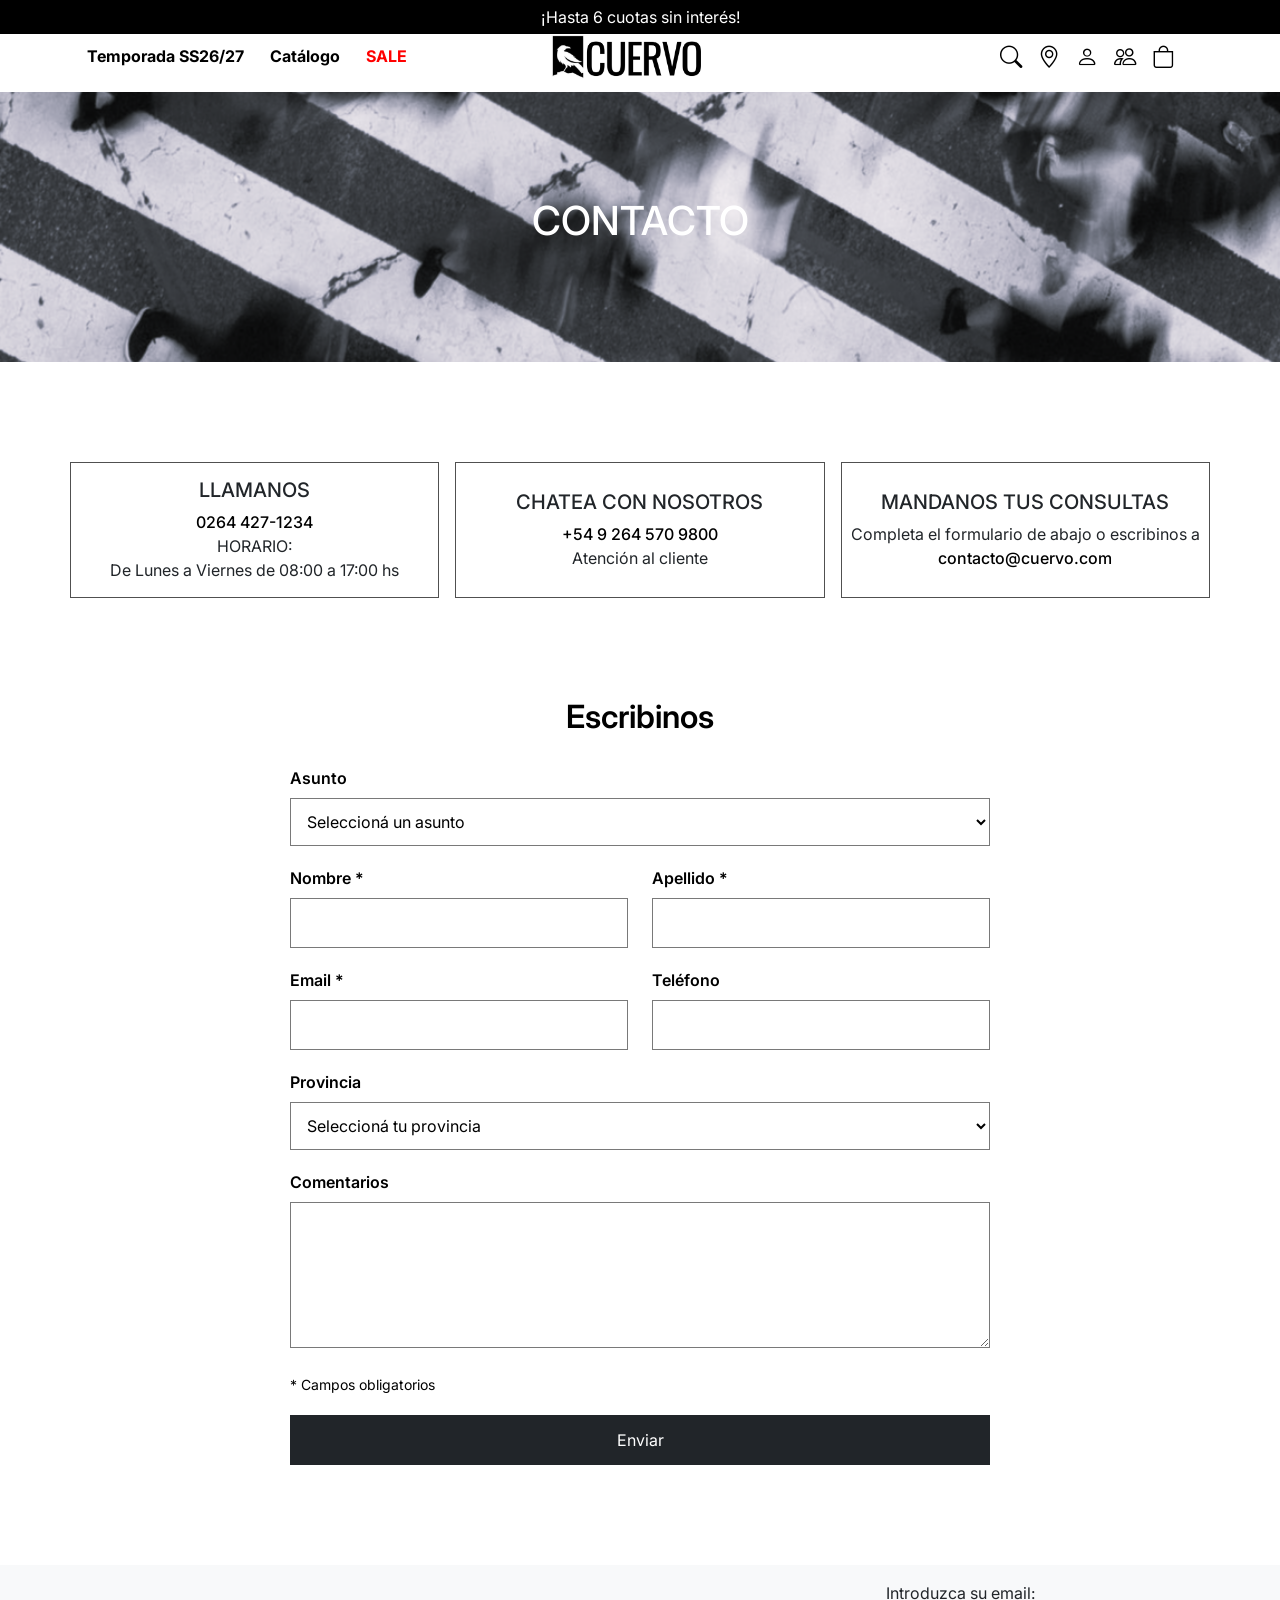
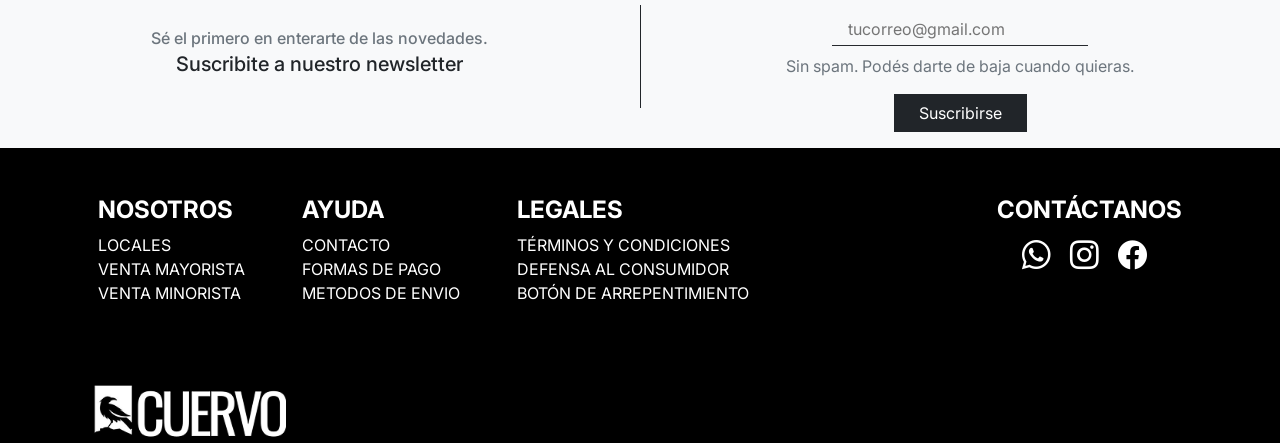
==== contactanos.html @ 7c39274b "Update contactanos.html" ====
<!DOCTYPE html>
<html lang="es">
<head>
    <meta charset="UTF-8">
    <meta name="viewport" content="width=device-width, initial-scale=1.0">
    <title>Contacto</title>

    <link href="https://cdn.jsdelivr.net/npm/bootstrap@5.3.8/dist/css/bootstrap.min.css" rel="stylesheet" integrity="sha384-sRIl4kxILFvY47J16cr9ZwB07vP4J8+LH7qKQnuqkuIAvNWLzeN8tE5YBujZqJLB" crossorigin="anonymous">
    
    <!--ICONOS DE BOOTSTRAP-->
    <link rel="stylesheet" href="https://cdn.jsdelivr.net/npm/bootstrap-icons@1.13.2/font/bootstrap-icons.min.css">

    <!-- CSS propio: debe ir después de Bootstrap -->
    <link rel="stylesheet" href="styles.css"> <!--para reglas compartidas y reglas de pagina de inicio-->

     <link rel="shortcut icon" href="IMAGENES HOME/cuervoblack.png" type="image/png">

    <!-- Fuente Inter -->
    <link href="https://fonts.googleapis.com/css2?family=Inter:wght@400;500;600;700&display=swap" rel="stylesheet">
</head>

<body>
     <header> <!--encabezado del sitio: carrusel con mensajes + barra de navegacion-->
    <div id="mensajes" class="carousel slide" data-bs-ride="carousel" data-bs-pause="false" data-bs-interval="3000">
        <!--data-bs-pause="false": por defecto el carrusel se pausa en hover, asi no se pausa cuando se le pasa el mouse por encima-->

        <div class="carousel-inner">

            <div class="carousel-item active">
                <p class="mensaje-promo">¡Hasta 6 cuotas sin interés!</p>
            </div>

            <div class="carousel-item">
                <p class="mensaje-promo">¡Envíos a todo el país!</p>
            </div>

            <div class="carousel-item">
                <p class="mensaje-promo">¡Descubrí tu próximo look!</p>
            </div>
        </div>
    </div>


<nav class="navbar bg-white" id="cabecera">
    <!--navbar: establece que el elemento es una barra de navegacion-->
    <div class="container">
        <div class="row align-items-center w-100">

            <!-- Enlaces-->
            <div class="col d-none d-xl-flex">
                <ul class="nav nav-underline flex-nowrap">
                    <li class="nav-item">
                        <a class="nav-link enlaces-paginas" aria-current="page" href="index.html">Temporada SS26/27</a>
                    </li>
                    <li class="nav-item">
                        <a class="nav-link enlaces-paginas" href="#">Catálogo</a>
                    </li>
                    <li class="nav-item">
                        <a class="nav-link enlaces-paginas" id="enlace-sale" href="#">SALE</a>
                    </li>
                </ul>
            </div>

            <!-- menu desplegable para celulares -->
            <div class="col-auto menu-movil d-flex align-items-center gap-3 d-xl-none">
                <div class="dropdown">
                    <button class="btn p-0 border-0" type="button"
                            data-bs-toggle="dropdown" aria-expanded="false"
                            aria-label="Abrir menú">
                        <i class="bi bi-list icono-cabecera"></i>
                    </button>

                    <ul class="dropdown-menu menu-desplegable-movil">
    <li><a class="dropdown-item enlaces-paginas" href="index.html">Temporada SS26/27</a></li>
    <li><a class="dropdown-item enlaces-paginas" href="#">Catálogo</a></li>
    <li><a class="dropdown-item enlaces-paginas" id="enlace-sale" href="#">SALE</a></li>
    <li><hr class="dropdown-divider"></li>
    <li><a class="dropdown-item enlaces-paginas" href="locales.html"><i class="bi bi-geo-alt me-2"></i>Ubicación</a></li>
    <li><a class="dropdown-item enlaces-paginas" href="contactanos.html"><i class="bi bi-people me-2"></i>Contáctanos</a></li>
</ul>
                </div>

                <!-- buscador movil -->
                <a class="icono-cabecera" href="index.html" aria-label="Buscar">
                    <i class="bi bi-search"></i>
                </a>
            </div>

            <div class="col-auto logo-cabecera">
                <!--col-auto hace que el elemento ocupe solo el ancho que necesita su contenido. Todo el resto de espacio que sobra se divide en partes iguales entre los dos col -> el logo queda exactamente en el centro-->
                <a class="navbar-brand m-0" href="index.html">
                    <!--navbar-brand: clase de Bootstrap para el logo o nombre de la marca dentro de un navbar. Pone margin para separarlo del siguiente elemento, padding, sin subrayado al pasar mouse (como tiene <a>)...-->
                    <img src="IMAGENES HOME/logo-blanco.png" alt="logo blanco Cuervo" id="imagen-cabecera">
                </a>
            </div>

            <!-- iconos -->
           <div id="opciones-cabecera" class="col d-none d-xl-flex justify-content-end align-items-center gap-3">
    <a class="icono-cabecera" href="index.html" title="Buscar">
        <i class="bi bi-search"></i>
    </a>
    <a class="icono-cabecera" href="locales.html" title="Ubicación">
        <i class="bi bi-geo-alt"></i>
    </a>
    <a class="icono-cabecera" href="index.html" title="Mi cuenta">
        <i class="bi bi-person"></i>
    </a>
    <a class="icono-cabecera" href="contactanos.html" title="Contáctanos">
        <i class="bi bi-people"></i>
    </a>
    <a class="icono-cabecera" href="index.html" title="Mis compras">
        <i class="bi bi-bag"></i>
    </a>
</div>

            <!-- cuenta y bolso para celulares -->
            <div class="col-auto iconos-movil d-flex align-items-center gap-3 d-xl-none">
                <a class="icono-cabecera" href="index.html" aria-label="Mi cuenta">
                    <i class="bi bi-person"></i>
                </a>
                <a class="icono-cabecera" href="index.html" aria-label="Bolsa de compras">
                    <i class="bi bi-bag"></i>
                </a>
            </div>

        </div>
    </div>
</nav>

</header>


<div class="w-100 position-relative bannerContacto">
        <!--con position-relative, div ahora es el marco de referencia para colocar texto sobre la imagen-->
        <img class="contactoBanner h-100 w-100" src="IMAGENES HOME/contacto-banner.png">
        <!--la clase h-x le da el x% del alto del elemento padre -> Si el padre no tiene un alto definido (por ejemplo, es el body sin alto fijo), el porcentaje no tiene contra qué calcularse y h-x no hace nada-->
        <!--la clase w-100 le da el 100% del ancho del elemento padre-->
        <!--una imagen no es un contenedor, no puede tener elementos dentro-->
        <h4 class="text-white position-absolute top-50 start-50 translate-middle" style="font-size: 2.5rem;">CONTACTO</h4>
        <!--start-50: clase que empuja el elemento al 50% a la izquierda desde el borde izquierdo de h4
        top-50: clase que empuja el elemento al 50% desde arriba desde el borde superior de h4
        COLOCAN LA ESQUINA DEL ELEMENTO EN EL CENTRO -> se mide con elemento padre
        En cambio, con translate-middle se corrige para que EL ELEMENTO se centre -> el punto que quedó en el centro del padre deja de ser la esquina y pasa a ser el centro del elemento-->
    </div>

    <section class="container separacion-secciones">
        <!--container: clase que le pone al elemento un max-width según el tamaño de pantalla, lo centra con márgenes automáticos (margin: auto) y le agrega padding a los lados-->
        <div class="row gap-3 filaContacto">
            <!--se hace flex cada columna-->
            <article class="col-12 col-md tarjetasContacto">
                <h6 class="tituloApartado">LLAMANOS</h6>
                <p class="infoContacto">0264 427-1234</p>
                <p>HORARIO:</p> 
                <p>De Lunes a Viernes de 08:00 a 17:00 hs</p>
            </article>
            <article class="col-12 col-md tarjetasContacto">
                <h6 class="tituloApartado">CHATEA CON NOSOTROS</h6>
                <p>
                    <a href="https://wa.me/5492645709800?text=Hola%20Cuervo,%20quiero%20hacer%20una%20consulta"" target="_blank" rel="noopener" class="infoContacto">+54 9 264 570 9800</a>
                </p>
                <p>Atención al cliente</p>
            </article>
            <article class="col-12 col-md tarjetasContacto">
                <h6 class="tituloApartado">MANDANOS TUS CONSULTAS</h6>
                <p>
                    Completa el formulario de abajo o escribinos a 
                    <a class="apartadoMail" href="https://mail.google.com/mail/u/0/?view=cm&to=contacto@cuervo.com&su=Consulta%20desde%20la%20web&body=Hola%20Cuervo,%20quiero%20hacer%20una%20consulta." target="_blank" rel="noopener">contacto@cuervo.com</a>
                </p>
                <!--align-items-center centra el bloque del <p> dentro del article. Pero si <p> es lo bastante ancho como para ocupar todo el espacio disponible, su texto (que es largo y se parte en varias líneas) sigue alineado a la izquierda dentro del <p> -> se usa text-center-->
            </article>
        </div>
    </section>

<!-- container Contiene y centra el contenido de la página -->
<div class="separacion-secciones">
<div class="container">
    <div class="row">
        <!-- Formulario centrado: ocupa 8 de las 12 columnas -->
        <div class="col-8 offset-2 contacto-form"> <!-- Ocupa 8 columnas y deja 2 vacías a la izquierda para centrar -->

        <div class="col-12 titulo-seccion">
        <h2>Escribinos</h2>
        </div>

        <form>
        <div class="row">  <!-- Crea una fila para organizar las columnas -->
        <!-- Asunto: ocupa las 12 columnas -->
            <div class="col-12">
                <label for="asunto">Asunto</label>
                <select id="asunto" name="asunto" required>
                <option value="">Seleccioná un asunto</option>
                <option value="consulta">Consultas generales</option>
                <option value="pedido">Consulta sobre un pedido</option>
                <option value="cambios">Cambios y devoluciones</option>
                <option value="cambios">Libro de quejas</option>
                <option value="otro">Otro</option>
                </select>
            </div>

        <!-- Nombre ocupa 6 columnas -->
        <div class="col-12 col-md-6">
                <label for="nombre">Nombre *</label>
                <input type="text" id="nombre" name="nombre" required>
        </div>

        <!-- Apellido ocupa 6 columnas -->
        <div class="col-12 col-md-6">
                <label for="apellido">Apellido *</label>
                <input type="text" id="apellido" name="apellido" required>
        </div>

        <!-- Email ocupa 6 columnas -->
        <div class="col-12 col-md-6">
                <label for="email">Email *</label>
                <input type="email" id="email" name="email" required>
        </div>

        <!-- Teléfono ocupa 6 columnas -->
        <div class="col-12 col-md-6">
                <label for="telefono">Teléfono</label>
                <input type="tel" id="telefono" name="telefono">
        </div>

        <!-- Ciudad ocupa las 12 columnas -->
        <div class="col-12">

    <label for="ciudad">Provincia</label>
        <select id="ciudad" name="ciudad" required>
        <option value="">Seleccioná tu provincia</option>
        <option value="Buenos Aires">Buenos Aires</option>
        <option value="Catamarca">Catamarca</option>
        <option value="Chaco">Chaco</option>
        <option value="Chubut">Chubut</option>
        <option value="Ciudad Autónoma de Buenos Aires">Ciudad Autónoma de Buenos Aires</option>
        <option value="Córdoba">Córdoba</option>
        <option value="Corrientes">Corrientes</option>
        <option value="Entre Ríos">Entre Ríos</option>
        <option value="Formosa">Formosa</option>
        <option value="Jujuy">Jujuy</option>
        <option value="La Pampa">La Pampa</option>
        <option value="La Rioja">La Rioja</option>
        <option value="Mendoza">Mendoza</option>
        <option value="Misiones">Misiones</option>
        <option value="Neuquén">Neuquén</option>
        <option value="Río Negro">Río Negro</option>
        <option value="Salta">Salta</option>
        <option value="San Juan">San Juan</option>
        <option value="San Luis">San Luis</option>
        <option value="Santa Cruz">Santa Cruz</option>
        <option value="Santa Fe">Santa Fe</option>
        <option value="Santiago del Estero">Santiago del Estero</option>
        <option value="Tierra del Fuego, Antártida e Islas del Atlántico Sur">Tierra del Fuego</option>
        <option value="Tucumán">Tucumán</option>
</select>

</div>

            <!-- Comentarios ocupa las 12 columnas -->
            <div class="col-12">
                <label for="comentarios">Comentarios</label>
                <textarea id="comentarios" name="comentarios" rows="5"></textarea>
            </div>

            <div class="col-12">
                <p class="aclaracion">* Campos obligatorios</p>
                <!-- Boton de bootstrap con estilo oscuro -->
                <button type="submit" class="btn btn-dark enviarForm">Enviar</button>
            </div>
        </div>
    </form>

</div>
</div>
</div>
</div>

<!--footer-->
<footer class="bg-black">
    <div class="container-fluid p-0">
        <div class="row align-items-center justify-content-center mb-5 py-3 bg-light g-0 m-0">
            <div class="col text-center border-end border-1 border-dark py-4">
                <!--le da color al fondo de gris claro-->
                <!--border-end: clase que agrega borde a la derecha de la columna-->
                <!--border-dark: le da borde negro
                border-1: le da grosor a borde de 1-->
                <h6 class="mb-1 text-secondary">Sé el primero en enterarte de las novedades.</h6>
                <!--text-secondary le da color gris al texto-->
                <h5>Suscribite a nuestro newsletter</h5>
            </div>
            <div class="col text-center">
                <form>
                    <div class="mb-2">
                        <label for="newsletter-email" class="form-label d-block">
                            Introduzca su email:
                        </label>
                        <!--form-label es clase que le da espacio abajo del label-->
                        <input type="email" class="inputEmail px-3 py-1" id="newsletter-email" required placeholder="tucorreo@gmail.com">
                        <p class="py-2 text-secondary">Sin spam. Podés darte de baja cuando quieras.</p>
                        <!--texto de ayuda o de aviso asociado al campo-->
                    </div>
                    <button type="submit" class="btn btn-dark enviarForm px-4">Suscribirse</button>
                </form>
            </div>
        </div>
    </div>

    <div class="container text-white">
        <div class="row seccionPie px-3 flex-nowrap">

            <div class="col-auto footer-col">
                <h4 class="mb-2">
                    <button class="footer-titulo" type="button" data-bs-toggle="collapse" data-bs-target="#footerNosotros" aria-expanded="false" aria-controls="footerNosotros">
                        NOSOTROS
                        <i class="bi bi-chevron-down d-md-none"></i>
                    </button>
                </h4>
                <div class="collapse d-md-block" id="footerNosotros">
                    <ul class="nav flex-column">
                        <li class="nav-item">
                            <a href="locales.html" class="enlace-footer">LOCALES</a>
                        </li>
                        <li class="nav-item">
                            <a href="#" class="enlace-footer">VENTA MAYORISTA</a>
                        </li>
                        <li class="nav-item">
                            <a href="#" class="enlace-footer">VENTA MINORISTA</a>
                        </li>
                    </ul>
                </div>
            </div>

            <div class="col-auto footer-col">
                <h4 class="mb-2">
                    <button class="footer-titulo" type="button" data-bs-toggle="collapse" data-bs-target="#footerAyuda" aria-expanded="false" aria-controls="footerAyuda">
                        AYUDA
                        <i class="bi bi-chevron-down d-md-none"></i>
                    </button>
                </h4>
                <div class="collapse d-md-block" id="footerAyuda">
                    <ul class="nav flex-column">
                        <li class="nav-item">
                            <a href="contactanos.html" class="enlace-footer">CONTACTO</a>
                        </li>
                        <li class="nav-item">
                            <a href="#" class="enlace-footer">FORMAS DE PAGO</a>
                        </li>
                        <li class="nav-item">
                            <a href="#" class="enlace-footer">METODOS DE ENVIO</a>
                        </li>
                    </ul>
                </div>
            </div>

            <div class="col-auto footer-col">
                <h4 class="mb-2">
                    <button class="footer-titulo" type="button" data-bs-toggle="collapse" data-bs-target="#footerLegales" aria-expanded="false" aria-controls="footerLegales">
                        LEGALES
                        <i class="bi bi-chevron-down d-md-none"></i>
                    </button>
                </h4>
                <div class="collapse d-md-block" id="footerLegales">
                    <ul class="nav flex-column">
                        <li class="nav-item">
                            <a href="#" class="enlace-footer">TÉRMINOS Y CONDICIONES</a>
                        </li>
                        <li class="nav-item">
                            <a href="#" class="enlace-footer">DEFENSA AL CONSUMIDOR</a>
                        </li>
                        <li class="nav-item">
                            <a href="#" class="enlace-footer">BOTÓN DE ARREPENTIMIENTO</a>
                        </li>
                    </ul>
                </div>
            </div>

            <div class="col-auto ms-auto footer-col">
                <h4 class="mb-2">
                    <button class="footer-titulo contacto" type="button" data-bs-toggle="collapse" data-bs-target="#footerContacto" aria-expanded="false" aria-controls="footerContacto">
                        CONTÁCTANOS
                        <i class="bi bi-chevron-down d-md-none"></i>
                    </button>
                </h4>
                <div class="collapse d-md-block" id="footerContacto">
                    <div class="redes-sociales">
                        <a href="#">
                            <i class="bi bi-whatsapp iconoRedes"></i>
                        </a>
                        <a href="#">
                            <i class="bi bi-instagram iconoRedes"></i>
                        </a>
                        <a href="#">
                            <i class="bi bi-facebook iconoRedes"></i>
                        </a>
                    </div>
                </div>
            </div>

        </div>

        <div class="row px-3">
            <div class="col-12 p-0 text-start">
                <a class="navbar-brand m-0" href="index.html">
                <img src="IMAGENES HOME/logo-negro.png" alt="Logo de CUERVO" class="logo-negro">
            </a>
            </div>
        </div>
    </div>
</footer>


<!-- Bootstrap: activa el funcionamiento del carrusel -->
<script src="https://cdn.jsdelivr.net/npm/bootstrap@5.3.8/dist/js/bootstrap.bundle.min.js" integrity="sha384-FKyoEForCGlyvwx9Hj09JcYn3nv7wiPVlz7YYwJrWVcXK/BmnVDxM+D2scQbITxI" crossorigin="anonymous"></script>
</body>
</html>
---- styles.css ----
/* GENERAL */
html, body {
    font-family: "Inter", sans-serif;
}

/* Margen personalizado para todos los párrafos */
p {
    margin: 0;
}

/*PARA SEPARAR SECCIONES DE LA PÁGINA*/
.separacion-secciones {
    margin-top: 100px;
    margin-bottom: 100px;
}

.relleno-secciones{
    padding-top: 50px;
    padding-bottom: 50px;
}

.separacion-encabezado {
    padding-bottom: 50px;
}

@media (max-width: 575.98px) {
    .separacion-secciones {
        margin-top: 50px;
        margin-bottom: 50px;
    }

    .relleno-secciones {
        padding-top: 25px;
        padding-bottom: 25px;
    }

    .separacion-encabezado {
        padding-bottom: 25px;
    }
}


/* CABECERA */
/* fija los mensajes promocionales en la parte superior */
#mensajes {
    background-color: #000000;
    color: white;
    padding: 5px 0;
    position: fixed; /* quedan fijos al bajar por la pagina */
    top: 0; /*los pega al borde superior */
    left: 0; /* los pega al borde izquierdo */
    width: 100%; /* ocupan todo el ancho de la pantalla */
    z-index: 1030; /* los mantiene por encima del contenido */
}

.mensaje-promo {
    text-align: center;
    margin: 0;
}

/* fija la cabecera debajo de los mensajes promocionales */
#cabecera {
    position: fixed;
    top: 22px;
    left: 0;
    right: 0;
    width: auto;
    max-width: 100vw;
    margin: 0;
    padding: 10px 20px;
    box-sizing: border-box;
    background-color: white;
    z-index: 1020;
}

/* deja espacio para que la cabecera fija no tape el contenido */
body {
    padding-top: 100px; /* reserva espacio para los mensajes y la cabecera */
}

.enlaces-paginas {
    text-decoration: none;
    color: #000000;
    font-weight: bold;
    margin: 0 5px;
}

.enlaces-paginas:hover, .enlaces-paginas:active, .enlaces-paginas:focus {
    color: #000000;
}

#imagen-cabecera {
    margin: 0;
    height: 50px;
    width: auto;
}

#enlace-sale {
    text-transform: uppercase;
    color: red;
}

.icono-cabecera{
    font-size: 1.4rem;
    color: #000000;
}

.icono-cabecera:hover{
    text-decoration: none;
}

/*BANNER*/
#bannerCarrusel img {
    width: 100%;
    height: auto;
    display: block;
}

/* banner
#bannerCarrusel img {
    width: 100%;
    height: 450px;
    object-fit: cover;
    display: block;
}

#bannerCarrusel img {
    width: 100%;
    height: 450px;
    object-fit: cover;
    object-position: top;
    display: block;
}


/* Indicadores circulares del carrusel */
#bannerCarrusel .carousel-indicators [data-bs-target] {
    width: 10px;
    height: 10px;
    border-radius: 50%;
    border: 0;
    margin: 0 5px;
    opacity: 0.5;
}


#bannerCarrusel .carousel-indicators .active {
    opacity: 1;
}

/* SECCION DE TARJETAS DE ENVÍOS, CUOTAS Y DEVOLUCIONES */
.rectangulo-info { /*de cada tarjeta*/
    display: flex;
    flex-direction: column;
    align-items: center;
    text-align: center;
    background-color: #E9E9E9;
    padding: 15px 10px;
}

.rectangulo-info h4{
    color: black;
    margin: 0;
}

.icono-info {
    font-size: 40px; /*se usa font-size y no height/width porque se trata como texto*/
}


/*APARTADO NOVEDADES -> CARRUSEL + TARJETAS*/
.itemPrenda{
    padding: 0 5rem;
}

.itemPrenda .row {
    flex-wrap: nowrap;
}

.enlace-prenda{
    text-decoration: none;
}

.tarjetaPrenda {
    border-radius: 0;
}

.nombrePrenda {
    font-weight: 400;
}
.precioPrenda{
    font-weight: 600;
}

.cuotasPrenda{
    color: #6D6D6D;
    font-weight: 400;
}

/* Fija la altura del carrusel para que la página no se mueva
   cuando pasamos de una tanda de productos a la otra */
#carouselExample .carousel-inner {
    height: 520px;
}

/* Hace que cada diapositiva ocupe el 100% de esa altura,
   así ambas mantienen el mismo tamaño */
#carouselExample .carousel-item {
    height: 100%;
}


.contenedorImagenes {
    position: relative; /*por defecto, las imagenes se apilan una debajo de la otra, con position: relative hace que el contenedor se tome como referencia para apilar una sobre otra con position: absolute*/
}

.imgHover {
    position: absolute; /*para que pueda superponerse*/
    top: 0; 
    left: 0; /*hacen que se pegue a la esquina superior izquierda de la referencia (contenedor)*/
    width: 100%;
    height: 100%; /*para que ocupe el total del contenedor y tape a la primera imagen*/
    object-fit: cover;

    opacity: 0;
    transition: opacity 0.3s;
}

.contenedorImagenes:hover .imgHover { /*"la .imgHover que esté dentro de un .contenedorImagen sobre el cual el mouse está pasando"*/
    opacity: 1;
}

.tarjetaPrenda:hover{
    background-color: #f8f8f8;
}
.carousel-control-prev-icon, .carousel-control-next-icon {
    filter: invert(1); /*invierte color blanco->negro*/
}

.carousel-control-next, .carousel-control-prev {
    width: 5%; /*por bs, los controles ocupan 15% del ancho del carrusel a cada lado, por eso se superponen con las imagenes*/
}

/* ENCUENTRA TU LOOK */
.look {
    background-color: #051C3F;
    padding: 40px 0;
}

.encuentra {
    color: white;
    text-align: center;
    margin: 10px 0;
}

/* Bootstrap aplica flex, centrado y alineación */
/*.looks1.looks2 {
    margin-right: 15px;
}*/

/* position-relative se aplica mediante Bootstrap */
.imagen-look {
    display: inline-block;
}

/* transicion suave para la imagen grande */
.imagen-look > img {
    transition: filter 0.3s;
}

/* oscurece la imagen grande al pasar el cursor */
.imagen-look:hover > img {
    filter: brightness(0.7);
}

/* transicion suave para las tarjetas de productos */
.imagen-look .promo {
    transition: box-shadow 0.3s, border-color 0.3s;
}

/* ilumina las tarjetas cuando el cursor esta sobre el look */
.imagen-look:hover .promo {
    border-color: #000;
    box-shadow: 0 0 10px rgba(255, 255, 255, 0.8);
}

/* position-absolute se aplica mediante Bootstrap */
.contenedores {
    top: 50%;
    left: 0;
    transform: translate(-50%, -50%);
    width: 300px;
    z-index: 2;
}

.derecha .contenedores {
    left: 100%;
    transform: translate(-35%, -50%);
}

/*TARJETAS DE PRODUCTOS DE ENCUENTRA TU LOOK*/
.promo {
    height: 138px;
    width: 260px;
    margin-bottom: 10px;
    background-color: white;
    
    overflow: hidden;
    gap: 10px;
    padding: 5px;
    box-sizing: border-box;
}

.promo img {
    width: 100px;
    height: 120px;
    object-fit: contain;
    flex-shrink: 0;
}

.info-promo {
    flex: 1;
    min-width: 0;
    gap: 3px;
    overflow: hidden;
}

.promo h3 {
    color: black;
    font-size: 14px;
    margin: 0;
}

.promo a {
    text-decoration: none;
}

.info-promo p {
    color: gray;
    margin: 0;
    font-size: 13px;
    white-space: nowrap;
    overflow: hidden;
    text-overflow: ellipsis;
}

.precio-actual {
    color: black !important;
    font-weight: bold;
    margin-bottom: 1px;
}

.precio-anterior {
    color: gray;
    text-decoration: line-through;
}

.sale {
    background-color: #C81919;
    color: white;
    padding: 2px 6px;
    font-size: 12px;
    font-weight: bold;
    white-space: nowrap;
    flex-shrink: 0;
}

/* Contiene las dos imagenes */
.imagen-hover-contenedor img {
    display: block;
    width: 394px;
    height: 585px;
    object-fit: contain;
}

/* La imagen alternativa ocupa exactamente el espacio de la principal */
/* La imagen alternativa queda encima de la principal */
.imagen-hover-look {
    position: absolute;
    top: 0;
    left: 0;
    width: 100%;
    height: 100%;
    object-fit: cover;
    opacity: 0;
    transition: opacity 0.3s ease;
}

/* Al pasar el cursor, aparece la segunda imagen y la nueva se oscurece */
.imagen-hover-contenedor:hover .imagen-hover-look {
    opacity: 1;
    filter: brightness(0.7);
}


/* Separa un poco las dos imagenes del look */
.looks1 {
    margin-right: 15px;
}

/* Ajusta la imagen del segundo look */
.derecha .imagen-hover-contenedor {
    width: 394px;
    height: 585px;
    margin-left: 15px;
    position: relative;
    overflow: hidden;
}

.derecha .imagen-hover-contenedor > img {
    width: 100%;
    height: 100%;
    object-fit: contain;
}

.derecha .imagen-hover-contenedor .imagen-hover-look {
    position: absolute;
    inset: 0;
    opacity: 0;
    transition: opacity 0.3s ease;
}

.derecha .imagen-hover-contenedor:hover .imagen-hover-look {
    opacity: 1;
    filter: brightness(0.7);
}

/*APARTADO CATEGORIAS DESTACADAS*/
.imagenCategoria {
    display: block;
}

img.tarjeta {
    width: 16rem;
    height: auto;
}

span.mensaje {
    color: white;
    display: flex;
    justify-content: center; /*como la direccion es fila, centra en eje horizontal*/
    align-items: center; /*como la direccion es fila, centra en eje vertical*/
    opacity: 0;
    transition: opacity 0.5s;
}

.img-con-texto{
    transition: opacity 0.5s;
}

a:hover .img-con-texto{ /*el hover se hace sobre el contenedor y luego va la capa que quiero mostrar*/
    opacity: 0;
}

.img-sin-texto{
    transition: filter 0.5s;
    /*La primera palabra es la propiedad que se quiere animar.
    El segundo valor es la duración (en s)*/
}

a:hover .img-sin-texto{
    filter: brightness(0.3);
}

a:hover .mensaje {
    opacity: 1;
}
@media (min-width: 768px) and (max-width: 991.98px) {
    .categorias .col-auto:nth-child(3) {
        margin-top: 15px;
    }
}

/*PARA CELULAR*/

@media (max-width:767.98px) {
    .img-con-texto, span.mensaje { /*no .mensaje solo, porque no iguala especificidad de estilo definido mas arriba o no es mas especìfico*/
        display: none;
    }
    .img-sin-texto {
        transition: none;
    }

    a:hover .img-sin-texto {
        filter: none;
        opacity: 1;
    }

    .categorias {
        gap: 15px;
    }
    .contenidoCategoria{
        top: 0;
        left: 0;
        width: 100%;
        height: 100%;
        display: flex;
        flex-direction: column;
        justify-content: end;
        align-items: center;
        padding-bottom: 30px;
    }

    .mensajeCategoria {
        color: white;
        font-weight: 300;
    }

    .botonCategoria {
        background-color: black;
        color: white;
        font-weight: 400;
        padding: 4px 15px;
        text-decoration: none;
    }
}

/* FOOTER */
footer {
    background-color: #000000;
    padding: 0;
}

/*Formulario de newsletter de footer*/
.inputEmail {
    width: 40%;
    border: none;
    border-radius: 0;
    background-color: transparent;
    border-bottom: 1px solid #272a2e;
}

.inputEmail:focus {
    background-color: #FFFFFF;
    outline: none;
    border-bottom: 1px solid #272a2e;

}

.enviarForm {
    border-radius: 0;
}

/*contenido de footer*/
.enlace-footer {
    text-decoration: none;
    color: white;
}

.enlace-footer:hover{
    text-decoration: underline;
}

.seccionPie {
    display: flex;
    flex-direction: row;
    gap: 3%;
}


.contacto {
    text-align: center;
}

.iconoRedes {
    margin-right: 10px;
    font-size: 1.8rem; /*los iconos se tratan como fuentes, por eso no se una width ni height*/
}

.redes-sociales {
    display: flex;
    flex-direction: row;
    justify-content: center;
    gap: 5%;
}

.redes-sociales > a {
    color: white;
}

.logo-negro {
    width: 200px;
    height: auto;
    margin-top: 80px;
    margin-left: 0;
}





/*Seccion de contacto*/
.contactoBanner {
    object-fit: cover; /*escala la foto manteniendo su proporción hasta que el marco quede completamente lleno y lo que sobra se recorta*/
}

.tarjetasContacto {
    display: flex;
    flex-direction: column;
    align-items: center;
    justify-content: center;
    text-align: center;
    border: 1px solid #505050;
    padding: 15px 0;
}


.tituloApartado {
    font-size: 20px;
}

.apartadoMail, .infoContacto {
    font-weight: 500;
    text-decoration: none;
    color: #000000;
}

.apartadoMail:hover {
    text-decoration: underline;
}

/* Form*/
/* Estilos generales del formulario */
.contacto-form {
    margin: 0 auto;
    padding: 0 30px;
    color: #000;
    background-color: #fff;
}

/* Centra el título y define su tamaño */
.contacto-form h2 {
    margin-bottom: 30px;
    font-size: 32px;
    font-weight: 600;
    text-align: center;
}

/* Da formato a los textos de los campos */
.contacto-form form label {
    display: block;
    margin-bottom: 8px;
    font-weight: 600;
}

/* Da estilo a las casillas, el selector y los comentarios */
.contacto-form select,
.contacto-form input,
.contacto-form textarea {
    width: 100%;
    padding: 12px;
    margin-bottom: 20px;
    border: 1px solid #797979;
    border-radius: 0;
    background-color: #fff;
    color: #000;
    font-family: inherit;
    box-sizing: border-box;
}

/* Permite cambiar la altura del área de comentarios */
.contacto-form textarea {
    resize: vertical;
}
/* Da estilo al aviso de campos obligatorios */
.contacto-form .aclaracion {
    font-size: 14px;
    margin-bottom: 20px;
}
/* Hace que el botón ocupe todo el ancho de la columna */
.contacto-form .enviarForm {
    display: block;
    width: 100%;
    padding: 12px;
    text-align: center;
}




/* ajustes generales */

html,
body {
    max-width: 100%;
    overflow-x: clip;
}

body {
    padding-top: 80px;
}

img {
    max-width: 100%;
}

#mensajes {
    left: 0;
    right: 0;
    width: auto;
    box-sizing: border-box;
}


/* 
   Footer */

.footer-titulo {
    padding: 0;
    border: none;
    background: none;
    color: white;
    font: inherit;
    font-weight: bold;
    text-align: left;
}

.footer-titulo i {
    margin-left: 8px;
}

.logo-negro {
    display: block;
    margin-left: 0;
}


/*  menu desplegable */

.menu-desplegable-movil {
    padding: 8px;
    border-radius: 0;
}

.menu-desplegable-movil .enlaces-paginas {
    color: #000;
    font-size: 14px;
    text-decoration: none;
}

.menu-desplegable-movil .enlaces-paginas:hover {
    background-color: #f2f2f2;
}


/* Encuentra tu look desktop */

.derecha .imagen-hover-contenedor {
    width: 100%;
    max-width: 394px;
}

.derecha .imagen-hover-contenedor img {
    display: block;
    width: 100%;
    height: auto;
    margin: 0;
    object-fit: contain;
    box-sizing: border-box;
}


/* celular y tablet */

@media (max-width: 1100px) {

    /* mostrar la version adaptable */

    section.look {
        display: none !important;
    }

    section.look-movil {
        display: block !important;
        background-color: #051C3C;
        padding: 30px 0;
    }

    /* Contenedor */

    .look-movil .container {
        width: 100%;
        max-width: 100%;
        padding-left: 16px;
        padding-right: 16px;
    }

    .look-movil .encuentra {
        margin: 10px 0 30px;
        padding: 0;
        text-align: center;
    }

    /* distribucion de productos e imagen */

    .look-movil-contenido {
        display: grid;
        grid-template-columns: 1fr 1fr;
        align-items: stretch;
        gap: 8px;
        height: 260px;
    }

    .productos-look-movil {
        display: grid;
        grid-template-rows: repeat(3, minmax(0, 1fr));
        gap: 6px;
        min-width: 0;
        min-height: 0;
    }

    .producto-movil {
        display: flex;
        align-items: center;
        gap: 5px;
        min-width: 0;
        min-height: 0;
        padding: 4px;
        background-color: #f5f5f5;
        border: 1px solid #ddd;
        border-radius: 4px;
        overflow: hidden;
    }

    .producto-movil > img {
        display: block;
        width: 38%;
        height: 100%;
        min-width: 0;
        object-fit: contain;
    }

    .info-producto-movil {
        min-width: 0;
        overflow: hidden;
    }

    .info-producto-movil h3 {
        font-size: 9px;
        font-weight: 600;
        margin: 0 0 3px;
    }

    .info-producto-movil p {
        font-size: 8px;
        line-height: 1.2;
        margin: 2px 0;
    }

    .info-producto-movil .precio-anterior {
        text-decoration: line-through;
    }

    .info-producto-movil .precio-actual {
        font-size: 10px;
        font-weight: 700;
    }

    .info-producto-movil .sale {
        display: inline-block;
        font-size: 8px;
    }

    /* Imagen principal */

    .foto-look-movil {
        width: 100%;
        height: 100%;
        min-width: 0;
        min-height: 0;
        overflow: hidden;
        border-radius: 4px;
    }

    .foto-look-movil img {
        display: block;
        width: 100%;
        height: 100%;
        object-fit: cover;
        object-position: center top;
    }

    /* Segundo look: invertir las columnas */

    #carruselLooks .carousel-item:nth-child(2) .productos-look-movil {
        grid-column: 2;
        grid-row: 1;
    }

    #carruselLooks .carousel-item:nth-child(2) .foto-look-movil {
        grid-column: 1;
        grid-row: 1;
    }

    /* Indicadores del carrusel */

    .look-movil .carousel {
        padding-bottom: 28px;
    }

    .look-movil .carousel-indicators {
        bottom: 0;
        margin-bottom: 0;
    }

    .look-movil .carousel-indicators [data-bs-target] {
        background-color: white;
    }

    /* Header */

    #cabecera .container {
        width: 100%;
        max-width: 100%;
        padding: 0 12px;
        box-sizing: border-box;
    }

    #cabecera .row {
        position: relative;
        width: 100%;
        max-width: 100%;
        min-height: 42px;
        margin: 0;
    }

    #cabecera .logo-cabecera {
        position: absolute;
        left: 50%;
        transform: translateX(-50%);
        width: auto;
    }

    #imagen-cabecera {
        width: auto;
        height: 36px;
    }

    #cabecera .menu-movil,
    #cabecera .iconos-movil {
        position: relative;
        z-index: 2;
        padding: 0;
    }

    #cabecera .iconos-movil {
        margin-left: auto;
    }

    #cabecera .icono-cabecera {
        color: #000;
        font-size: 1.2rem;
        line-height: 1;
        text-decoration: none;
    }

    #cabecera .menu-movil button {
        background: transparent;
        box-shadow: none;
    }

    /* Menu desplegable */

    .menu-desplegable-movil {
        position: fixed !important;
        top: 0 !important;
        left: 0 !important;
        width: 50vw !important;
        height: 100vh;
        max-width: none;
        min-width: 0;
        margin: 0 !important;
        padding: 70px 10px 10px;
        border: none;
        border-radius: 0;
        box-shadow: 4px 0 10px rgba(0, 0, 0, 0.2);
    }

    /* Footer */

    footer .row.bg-light {
        flex-direction: column;
    }

    footer .row.bg-light > .col {
        width: 100%;
        padding: 20px 12px !important;
        border-right: none !important;
    }

    footer .inputEmail {
        max-width: 90%;
    }

    .seccionPie {
        flex-direction: column;
        gap: 30px;
        padding: 0 20px !important;
    }

    .seccionPie > .footer-col {
        width: 100%;
        margin-left: 0 !important;
        padding-bottom: 15px;
        border-bottom: 1px solid #555;
    }

    .footer-titulo {
        display: flex;
        justify-content: space-between;
        align-items: center;
        width: 100%;
    }

    .seccionPie .contacto {
        text-align: left;
    }

    .redes-sociales {
        justify-content: flex-start;
        gap: 15px;
    }

    .iconoRedes {
        margin-right: 0;
    }

    .logo-negro {
        width: 160px;
        max-width: 100%;
        margin: 35px 0 0;
    }

    footer .row.px-5:has(.logo-negro) {
        padding-left: 20px !important;
    }
}


/* Tablets */

@media (min-width: 768px) and (max-width: 1100px) {

    .look-movil .container {
        padding-left: 24px;
        padding-right: 24px;
    }

    .look-movil-contenido {
        height: 380px;
        gap: 12px;
    }

    .info-producto-movil h3 {
        font-size: 12px;
    }

    .info-producto-movil p {
        font-size: 10px;
    }

    .info-producto-movil .precio-actual {
        font-size: 12px;
    }

    .info-producto-movil .sale {
        font-size: 10px;
    }
}


/* Mostrar la version correcta */

@media (min-width: 1101px) {

    section.look {
        display: block !important;
    }

    section.look-movil {
        display: none !important;
    }
}


/* Header en celular y tablet */
@media (max-width: 1100px) {

    #cabecera .container {
        width: 100%;
        max-width: 100%;
        padding: 0 12px;
        box-sizing: border-box;
    }

    #cabecera .row {
        position: relative;
        width: 100%;
        max-width: 100%;
        min-height: 42px;
        margin: 0;
    }

    #cabecera .logo-cabecera {
        position: absolute;
        left: 50%;
        transform: translateX(-50%);
        width: auto;
    }

    #imagen-cabecera {
        width: auto;
        height: 36px;
    }

    #cabecera .menu-movil,
    #cabecera .iconos-movil {
        position: relative;
        z-index: 2;
        padding: 0;
    }

    #cabecera .iconos-movil {
        margin-left: auto;
    }

    #cabecera .icono-cabecera {
        color: #000;
        font-size: 1.2rem;
        line-height: 1;
        text-decoration: none;
    }

    #cabecera .menu-movil button {
        background: transparent;
        box-shadow: none;
    }
}

@media (min-width: 1101px) and (max-width: 1199.98px) {
    #cabecera .col.d-none.d-xl-flex {
        display: none !important;
    }

    #cabecera .menu-movil,
    #cabecera .iconos-movil {
        display: flex !important;
    }
}

@media (min-width: 768px) and (max-width: 1199.98px) {
    #cabecera .row {
        position: relative;
        display: flex;
        justify-content: space-between;
        align-items: center;
    }

    #cabecera .menu-movil,
    #cabecera .iconos-movil {
        display: flex !important;
        position: relative;
        z-index: 2;
    }

    #cabecera .menu-movil {
        margin-right: auto;
    }

    #cabecera .logo-cabecera {
        position: absolute;
        left: 50%;
        transform: translateX(-50%);
    }

    #cabecera .iconos-movil {
        margin-left: auto;
    }
}


/* Header en celular y tablet*/
@media (min-width: 768px) and (max-width: 1199.98px) {

    #cabecera .container {
        max-width: 100%;
        padding: 0 24px;
    }

    #cabecera .row {
        position: relative;
        display: flex;
        justify-content: space-between;
        align-items: center;
        min-height: 42px;
        margin: 0;
    }

    /* Menu pegado a la izquierda */
    #cabecera .menu-movil {
        display: flex !important;
        flex: 0 0 auto;
        margin-right: auto;
        padding: 0;
    }

    /* Logo centrado y tamaño original */
    #cabecera .logo-cabecera {
        position: absolute;
        left: 50%;
        transform: translateX(-50%);
        width: auto;
        padding: 0;
    }

    #cabecera #imagen-cabecera {
        width: auto;
        height: 36px;
        max-width: 150px;
        object-fit: contain;
    }

    /* iconos pegados a la derecha */
    #cabecera .iconos-movil {
        display: flex !important;
        flex: 0 0 auto;
        margin-left: auto;
        padding: 0;
    }

    #cabecera .icono-cabecera {
        color: #000;
        font-size: 1.2rem;
        line-height: 1;
        text-decoration: none;
    }
}


/* MAPA */

#mapaLocales {
    width: 100%;
    height: 500px;
    border-radius: 6px;
}

.marcador-cuervo {
    background: none;
    border: none;
}

.pin-cuervo {
    width: 36px;
    height: 36px;
    background: black;
    border: 3px solid white;
    border-radius: 50% 50% 50% 0;
    transform: rotate(-45deg);
    display: flex;
    align-items: center;
    justify-content: center;
    box-shadow: 0 2px 5px #0005;
}

.pin-cuervo img {
    width: 22px;
    height: 22px;
    object-fit: contain;
    transform: rotate(45deg);
}

#mapaLocales {
    width: 100%;
    height: 500px;
    border-radius: 6px;
}

/* Celulares */
@media (max-width: 575.98px) {
    #mapaLocales {
        height: 350px;
    }
}

/* Tablets */
@media (min-width: 576px) and (max-width: 991.98px) {
    #mapaLocales {
        height: 400px;
    }
}

.locales-seccion {
    margin-top: 40px;
}

/* FIN MAPA */

/* novedades */

/* ajusta el espacio lateral de las tarjetas */
.itemPrenda {
    padding: 0 5rem;
}

/* evita que las tarjetas se acomoden en varias filas */
.itemPrenda .row {
    flex-wrap: nowrap;
}

/* ajusta la posicion y el tamaño de las flechas del celular */
#carouselCelular .carousel-control-prev,
#carouselCelular .carousel-control-next {
    width: 20px;
    top: 35%;
    bottom: auto;
    height: 50px;
}

/* acerca la flecha izquierda al borde */
#carouselCelular .carousel-control-prev {
    left: -15px;
}

/* acerca la flecha derecha al borde */
#carouselCelular .carousel-control-next {
    right: -15px;
}

/* reduce el espacio y el texto de las tarjetas en celulares */
@media (max-width: 991.98px) {
    #carouselCelular .card-body {
        padding: 5px;
    }

    #carouselCelular .nombrePrenda,
    #carouselCelular .precioPrenda,
    #carouselCelular .cuotasPrenda {
        font-size: 12px;
    }
}

/* ajusta las tarjetas y las flechas de pc en pantallas medianas */
@media (min-width: 768px) and (max-width: 991.98px) {
    #carouselExample .card-body {
        padding: 5px;
    }

    #carouselExample .nombrePrenda,
    #carouselExample .precioPrenda,
    #carouselExample .cuotasPrenda {
        font-size: 12px;
    }

    /* reduce el ancho de los controles */
    #carouselExample .carousel-control-prev,
    #carouselExample .carousel-control-next {
        width: 30px;
        top: 35%;
        bottom: auto;
        height: 50px;
    }

    /* reduce el tamaño de los iconos de las flechas */
    #carouselExample .carousel-control-prev-icon,
    #carouselExample .carousel-control-next-icon {
        width: 20px;
        height: 20px;
        background-size: 100%;
    }
}
#carouselCelular .carousel-inner {
    height: 430px;
}

/* ajusta la altura del carrusel en pantallas medianas */
@media (min-width: 767px) and (max-width: 991px) {
    #carouselExample .carousel-inner {
        height: 280px; /* cambia este valor a gusto */
    }
}

@media (max-width: 767.98px) {
    .contenedorImagenes .imgHover {
        display: none;
    }
}
/* fin novedades */

/*COntactanos responsive*/
@media (max-width: 767.98px) {
    .filaContacto {
        padding-left: 10px;
        padding-right: 10px;
    }

    .tarjetasContacto {
        height: 120px;
    }
}

@media (max-width: 767.98px) {
    .contacto-form {
        padding-left: 0px;
        padding-right: 0px;
    }
}

/*baner celular */
@media (max-width: 767.98px) {
    .bannerCelular {
        width: 100%;
        height: 250px !important;
        object-fit: cover;
    }
}

/*banner contactanos celular */
@media (max-width: 767.98px) {
    .bannerContacto {
        height: 250px;
    }
}
/*banner contactanos PC igual al banner de index*/
.bannerContacto {
    width: 100%;
    aspect-ratio: 3775 / 831;
    object-fit: cover;
    display: block;
}
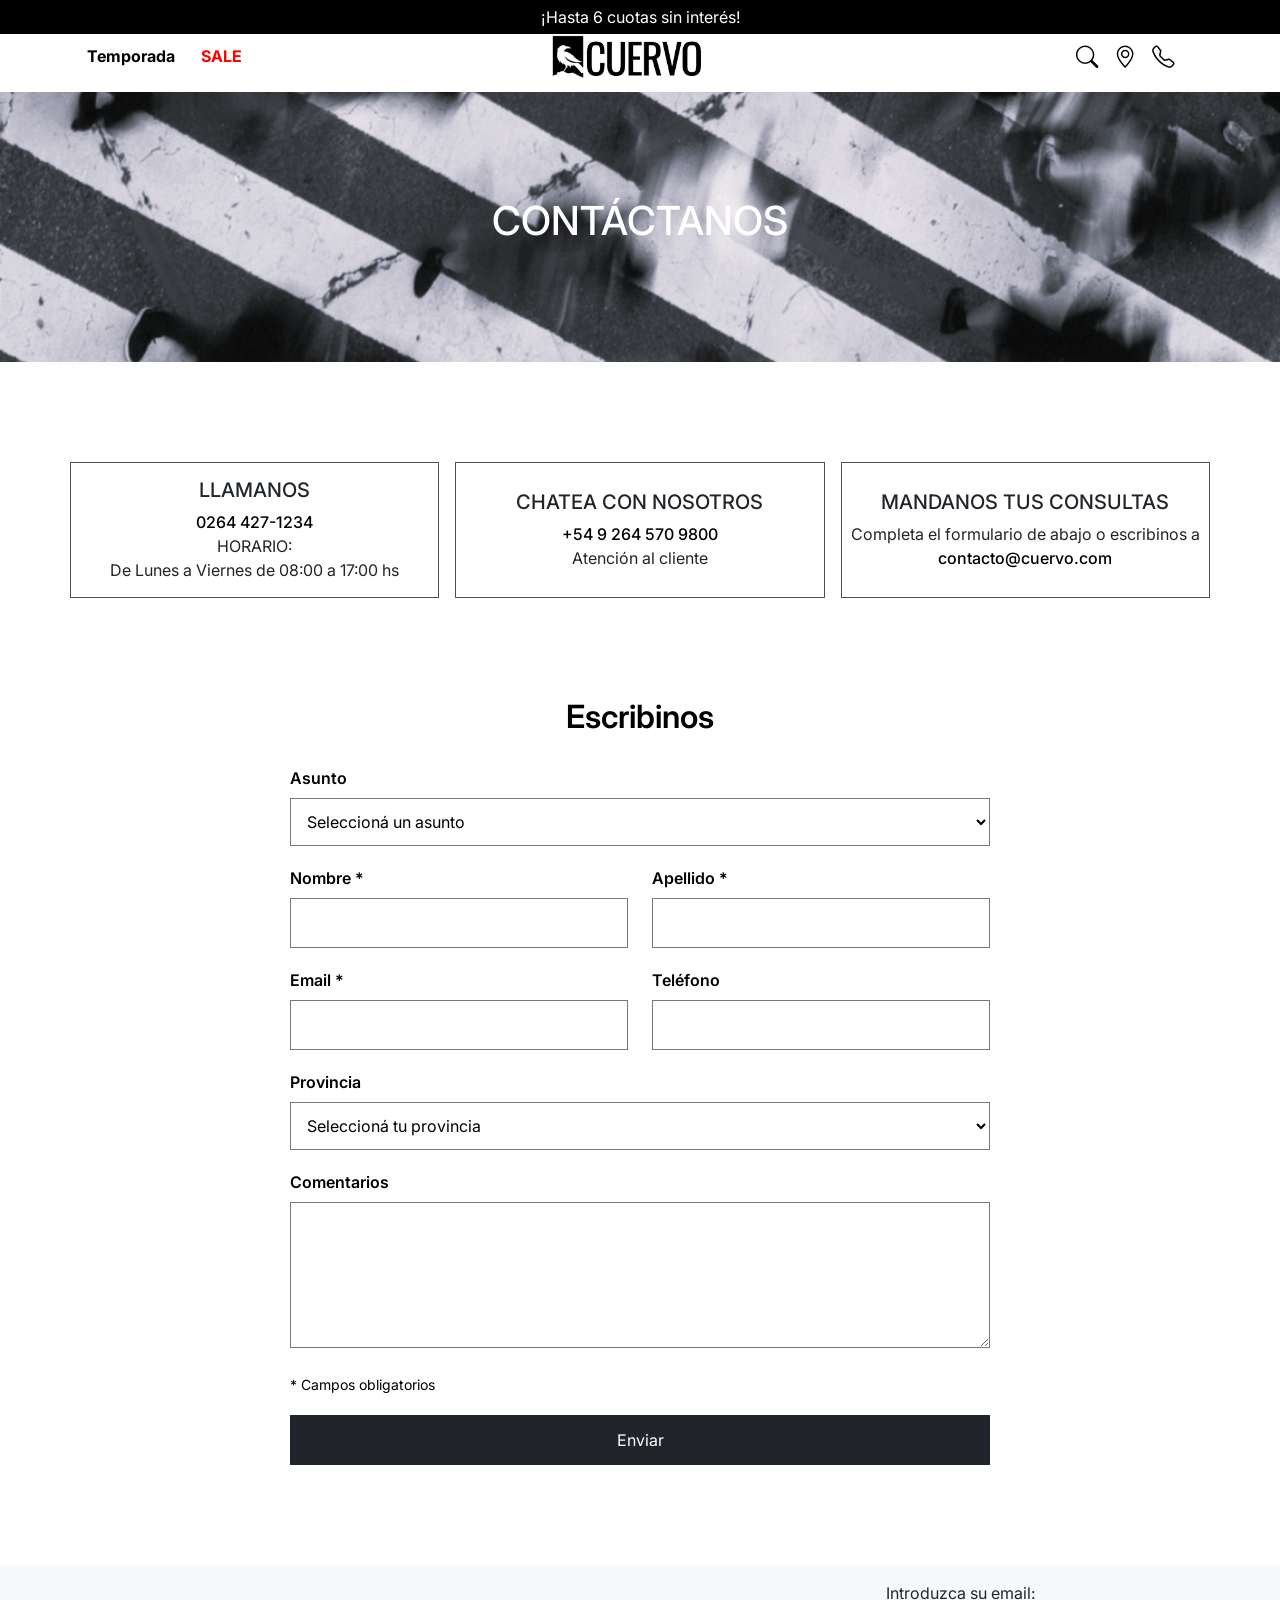
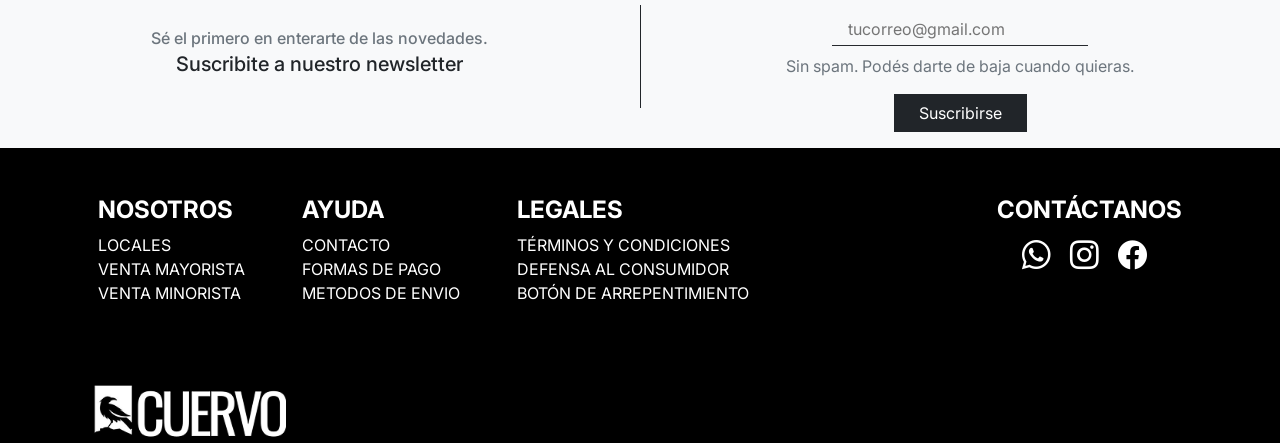
==== commit 0f42e23b: "Update contactanos.html" ====
--- a/contactanos.html
+++ b/contactanos.html
@@ -51,13 +51,11 @@
             <div class="col d-none d-xl-flex">
                 <ul class="nav nav-underline flex-nowrap">
                     <li class="nav-item">
-                        <a class="nav-link enlaces-paginas" aria-current="page" href="index.html">Temporada SS26/27</a>
+                        <a class="nav-link enlaces-paginas" aria-current="page" href="temporada.html">Temporada</a>
                     </li>
+                    
                     <li class="nav-item">
-                        <a class="nav-link enlaces-paginas" href="#">Catálogo</a>
-                    </li>
-                    <li class="nav-item">
-                        <a class="nav-link enlaces-paginas" id="enlace-sale" href="#">SALE</a>
+                        <a class="nav-link enlaces-paginas" id="enlace-sale" href="sale.html">SALE</a>
                     </li>
                 </ul>
             </div>
@@ -72,9 +70,8 @@
                     </button>
 
                     <ul class="dropdown-menu menu-desplegable-movil">
-    <li><a class="dropdown-item enlaces-paginas" href="index.html">Temporada SS26/27</a></li>
-    <li><a class="dropdown-item enlaces-paginas" href="#">Catálogo</a></li>
-    <li><a class="dropdown-item enlaces-paginas" id="enlace-sale" href="#">SALE</a></li>
+    <li><a class="dropdown-item enlaces-paginas" href="index.html">Temporada</a></li>
+    <li><a class="dropdown-item enlaces-paginas" id="enlace-sale" href="sale.html">SALE</a></li>
     <li><hr class="dropdown-divider"></li>
     <li><a class="dropdown-item enlaces-paginas" href="locales.html"><i class="bi bi-geo-alt me-2"></i>Ubicación</a></li>
     <li><a class="dropdown-item enlaces-paginas" href="contactanos.html"><i class="bi bi-people me-2"></i>Contáctanos</a></li>
@@ -103,25 +100,14 @@
     <a class="icono-cabecera" href="locales.html" title="Ubicación">
         <i class="bi bi-geo-alt"></i>
     </a>
-    <a class="icono-cabecera" href="index.html" title="Mi cuenta">
-        <i class="bi bi-person"></i>
-    </a>
     <a class="icono-cabecera" href="contactanos.html" title="Contáctanos">
-        <i class="bi bi-people"></i>
-    </a>
-    <a class="icono-cabecera" href="index.html" title="Mis compras">
-        <i class="bi bi-bag"></i>
+        <i class="bi bi-telephone"></i>
     </a>
 </div>
 
             <!-- cuenta y bolso para celulares -->
             <div class="col-auto iconos-movil d-flex align-items-center gap-3 d-xl-none">
-                <a class="icono-cabecera" href="index.html" aria-label="Mi cuenta">
-                    <i class="bi bi-person"></i>
-                </a>
-                <a class="icono-cabecera" href="index.html" aria-label="Bolsa de compras">
-                    <i class="bi bi-bag"></i>
-                </a>
+                                
             </div>
 
         </div>
@@ -137,7 +123,7 @@
         <!--la clase h-x le da el x% del alto del elemento padre -> Si el padre no tiene un alto definido (por ejemplo, es el body sin alto fijo), el porcentaje no tiene contra qué calcularse y h-x no hace nada-->
         <!--la clase w-100 le da el 100% del ancho del elemento padre-->
         <!--una imagen no es un contenedor, no puede tener elementos dentro-->
-        <h4 class="text-white position-absolute top-50 start-50 translate-middle" style="font-size: 2.5rem;">CONTACTO</h4>
+        <h4 class="text-white position-absolute top-50 start-50 translate-middle" style="font-size: 2.5rem;">CONTÁCTANOS</h4>
         <!--start-50: clase que empuja el elemento al 50% a la izquierda desde el borde izquierdo de h4
         top-50: clase que empuja el elemento al 50% desde arriba desde el borde superior de h4
         COLOCAN LA ESQUINA DEL ELEMENTO EN EL CENTRO -> se mide con elemento padre
--- a/styles.css
+++ b/styles.css
@@ -1429,3 +1429,60 @@
     object-fit: cover;
     display: block;
 }
+
+/*PAGINA TEMPORADA SS 26/27*/
+@media (max-width: 767.98px){
+
+    /*para darle estilo al punto cuando está seleccionado*/
+    .precios .form-check-input:checked {
+        background-color: black;
+        border-color: black;
+    }
+
+    .form-check-input:focus {
+        box-shadow: none;
+    }
+    .talles .btn-outline-dark, .categorias .btn-outline-dark {
+        border-radius: 0;
+    }
+
+    .filtros-opciones .accordion-button:not(.collapsed) { /*boton abierto*/
+        background-color: transparent;
+        color: black;
+        font-weight: 400;
+    }
+    .accordion-button:focus {
+        box-shadow: none; /*le saco la sombra*/
+    }
+}
+
+@media (min-width: 768px) {
+    .offcanvas.offcanvas-start {
+        position: static; /*position: fixed lo sacó del flujo*/
+        visibility: visible; /*lo hace visible*/
+        transform: none; /*lo mueve a su posición original*/
+        transition: none; /*le saco la transición*/
+    }
+
+    /*para darle estilo al punto cuando está seleccionado*/
+    .precios .form-check-input:checked {
+        background-color: black;
+        border-color: black;
+    }
+
+    .form-check-input:focus {
+        box-shadow: none;
+    }
+    .talles .btn-outline-dark, .categorias .btn-outline-dark {
+        border-radius: 0;
+    }
+
+    .filtros-opciones .accordion-button:not(.collapsed) { /*boton abierto*/
+        background-color: transparent;
+        color: black;
+        font-weight: 400;
+    }
+    .accordion-button:focus {
+        box-shadow: none; /*le saco la sombra*/
+    }
+}
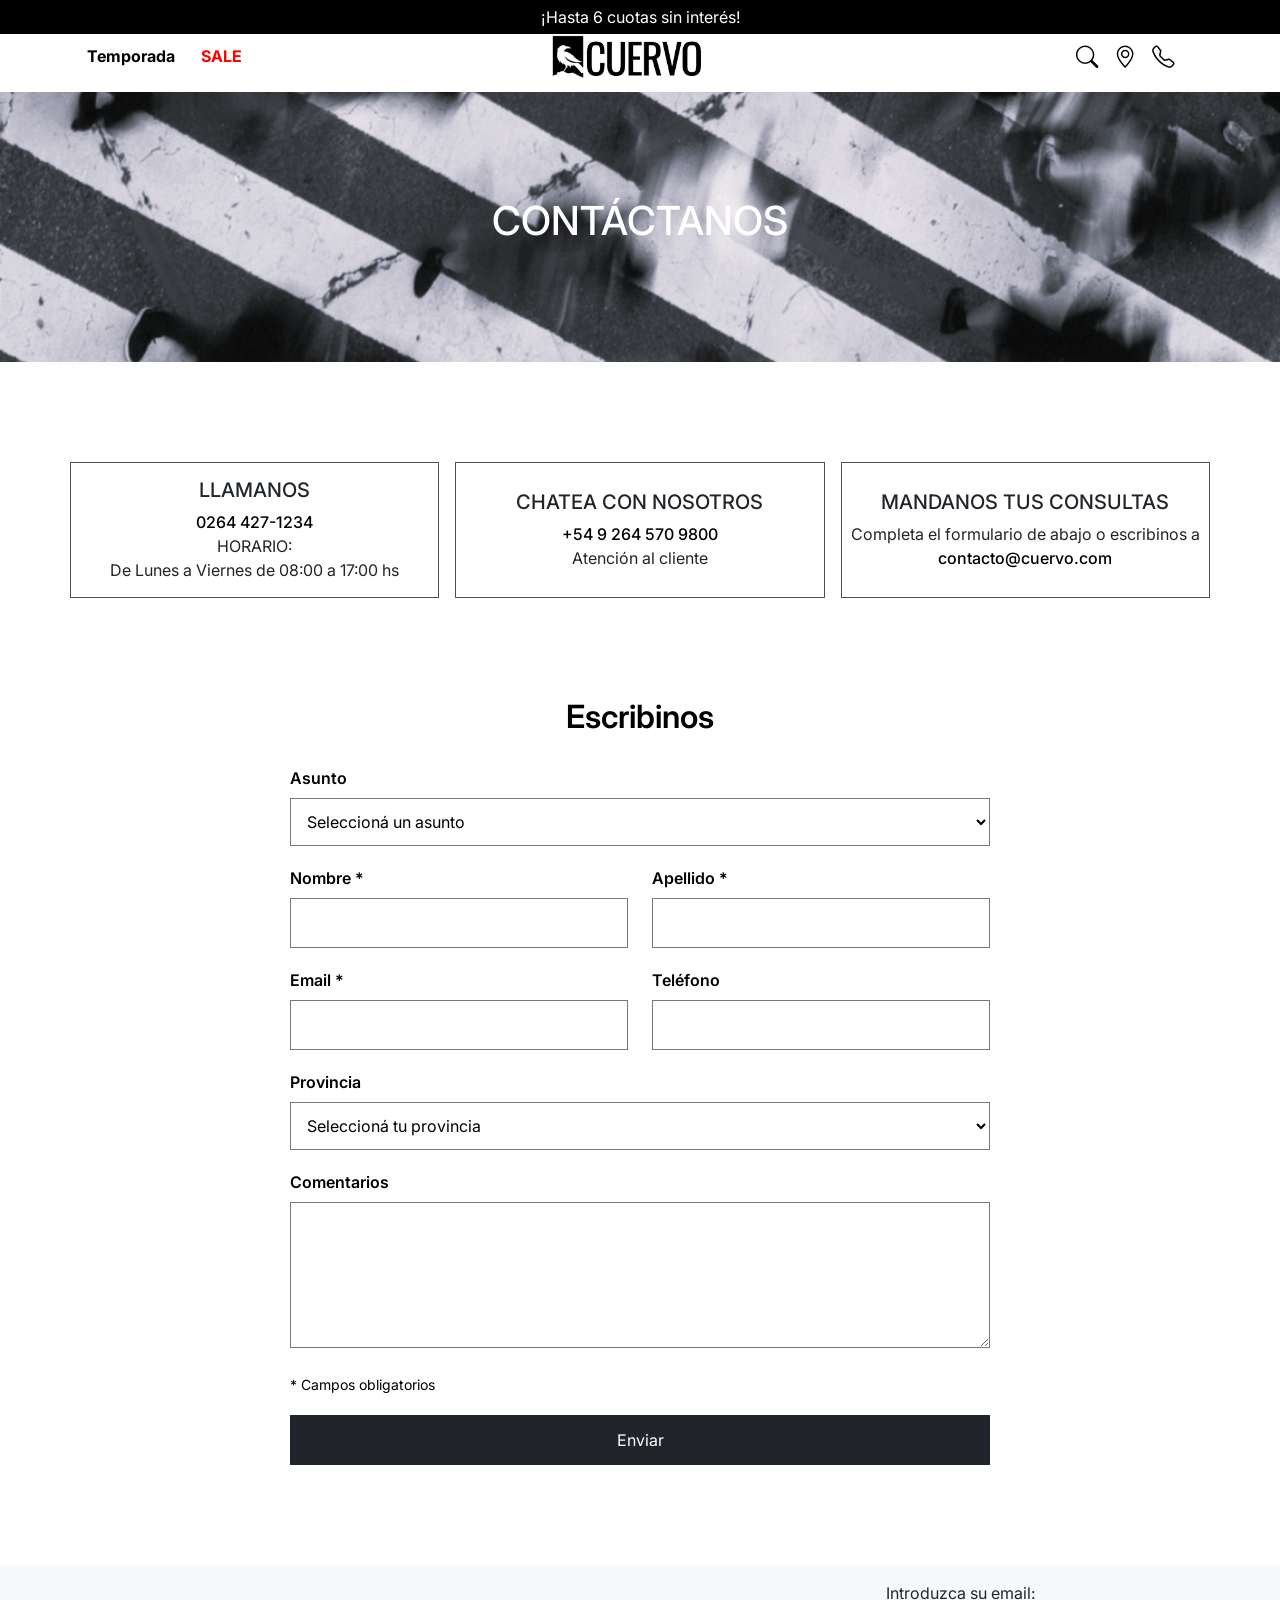
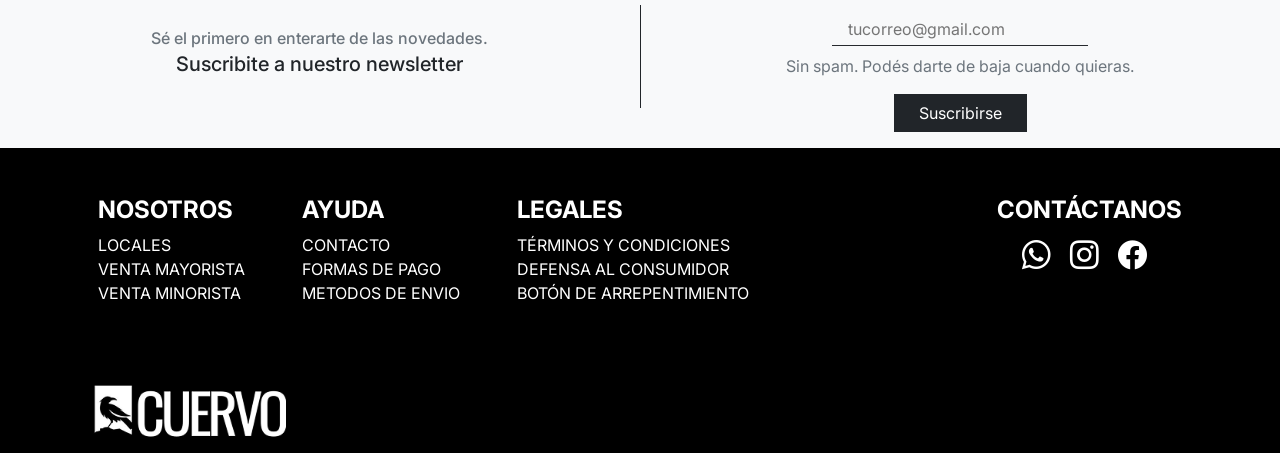
==== commit 835ecc55: "Update contactanos.html" ====
--- a/contactanos.html
+++ b/contactanos.html
@@ -70,7 +70,7 @@
                     </button>
 
                     <ul class="dropdown-menu menu-desplegable-movil">
-    <li><a class="dropdown-item enlaces-paginas" href="index.html">Temporada</a></li>
+    <li><a class="dropdown-item enlaces-paginas" href="temporada.html">Temporada</a></li>
     <li><a class="dropdown-item enlaces-paginas" id="enlace-sale" href="sale.html">SALE</a></li>
     <li><hr class="dropdown-divider"></li>
     <li><a class="dropdown-item enlaces-paginas" href="locales.html"><i class="bi bi-geo-alt me-2"></i>Ubicación</a></li>
@@ -79,10 +79,13 @@
                 </div>
 
                 <!-- buscador movil -->
-                <a class="icono-cabecera" href="index.html" aria-label="Buscar">
-                    <i class="bi bi-search"></i>
-                </a>
-            </div>
+<button class="icono-cabecera border-0 bg-transparent p-0" 
+        type="button" 
+        data-bs-toggle="modal" 
+        data-bs-target="#modalBusqueda"
+        aria-label="Buscar">
+    <i class="bi bi-search"></i>
+</button>            </div>
 
             <div class="col-auto logo-cabecera">
                 <!--col-auto hace que el elemento ocupe solo el ancho que necesita su contenido. Todo el resto de espacio que sobra se divide en partes iguales entre los dos col -> el logo queda exactamente en el centro-->
@@ -94,9 +97,14 @@
 
             <!-- iconos -->
            <div id="opciones-cabecera" class="col d-none d-xl-flex justify-content-end align-items-center gap-3">
-    <a class="icono-cabecera" href="index.html" title="Buscar">
-        <i class="bi bi-search"></i>
-    </a>
+    <!-- BUSCADOR PC -->
+<button class="icono-cabecera border-0 bg-transparent p-0"
+        type="button"
+        data-bs-toggle="modal"
+        data-bs-target="#modalBusqueda"
+        aria-label="Buscar">
+    <i class="bi bi-search"></i>
+</button>
     <a class="icono-cabecera" href="locales.html" title="Ubicación">
         <i class="bi bi-geo-alt"></i>
     </a>
@@ -394,7 +402,27 @@
     </div>
 </footer>
 
-
+<!-- MODAL BUSCADOR -->
+<div class="modal fade" id="modalBusqueda" tabindex="-1">
+    <div class="modal-dialog modal-dialog-centered">
+        <div class="modal-content rounded-0">
+
+            <!-- CABECERA -->
+            <div class="modal-header">
+                <h5 class="modal-title">¿QUÉ ESTÁS BUSCANDO?</h5>
+                <button type="button" class="btn-close" 
+                        data-bs-dismiss="modal"></button>
+            </div>
+
+            <!-- CUERPO -->
+            <div class="modal-body">
+                <input type="text" class="form-control rounded-0" 
+                       placeholder="Buscar productos...">
+            </div>
+
+        </div>
+    </div>
+</div>
 <!-- Bootstrap: activa el funcionamiento del carrusel -->
 <script src="https://cdn.jsdelivr.net/npm/bootstrap@5.3.8/dist/js/bootstrap.bundle.min.js" integrity="sha384-FKyoEForCGlyvwx9Hj09JcYn3nv7wiPVlz7YYwJrWVcXK/BmnVDxM+D2scQbITxI" crossorigin="anonymous"></script>
 </body>
--- a/styles.css
+++ b/styles.css
@@ -584,6 +584,7 @@
     height: auto;
     margin-top: 80px;
     margin-left: 0;
+    margin-bottom: 10px;
 }
 
 
@@ -1030,6 +1031,7 @@
         width: 160px;
         max-width: 100%;
         margin: 35px 0 0;
+        margin-bottom: 35px;
     }
 
     footer .row.px-5:has(.logo-negro) {
@@ -1435,8 +1437,8 @@
 
     /*para darle estilo al punto cuando está seleccionado*/
     .precios .form-check-input:checked {
-        background-color: black;
-        border-color: black;
+        background-color:  #CF4A29;
+        border-color:  #CF4A29;
     }
 
     .form-check-input:focus {
@@ -1466,8 +1468,8 @@
 
     /*para darle estilo al punto cuando está seleccionado*/
     .precios .form-check-input:checked {
-        background-color: black;
-        border-color: black;
+        background-color: #CF4A29;
+        border-color: #CF4A29;
     }
 
     .form-check-input:focus {
@@ -1486,3 +1488,69 @@
         box-shadow: none; /*le saco la sombra*/
     }
 }
+
+/*fijar filtro*/
+.filtro-lateral {
+    position: sticky;
+    top: 100px;
+    height: fit-content;
+    align-self: flex-start;
+}
+
+/* COLOR DE BOTONES SELECCIONADOS */
+.talles .btn-check:checked + .btn-outline-dark,
+.categorias .btn-check:checked + .btn-outline-dark {
+    background-color: #CF4A29;
+    border-color: white;
+    color: white;
+}
+
+/* BOTÓN BUSCAR */
+.btn-buscar {
+    background-color: black;
+    color: white;
+    border-color: black;
+}
+
+.btn-buscar:hover,
+.btn-buscar:active {
+    background-color: white;
+    color: black;
+    border-color: black;
+}
+
+.filtros-opciones .accordion-button:not(.collapsed) {
+    font-weight: bold;
+}
+.filtros-opciones .accordion-button {
+    font-weight: bold;
+}
+
+.separacion-productos {
+    padding-top: 12px;
+    padding-bottom: 60px;
+}
+
+@media (max-width: 575.98px) {
+    .separacion-productos {
+        padding-top: 25px;
+        padding-bottom: 25px;
+    }
+}
+
+/* IGUALAR ALTURA DE TARJETAS */
+.tarjetaPrenda {
+    height: 100%;
+    display: flex;
+    flex-direction: column;
+}
+
+.tarjetaPrenda .card-body {
+    flex-grow: 1;
+}
+
+@media (max-width: 767.98px) {
+    .filtro-lateral {
+        position: static;
+    }
+}
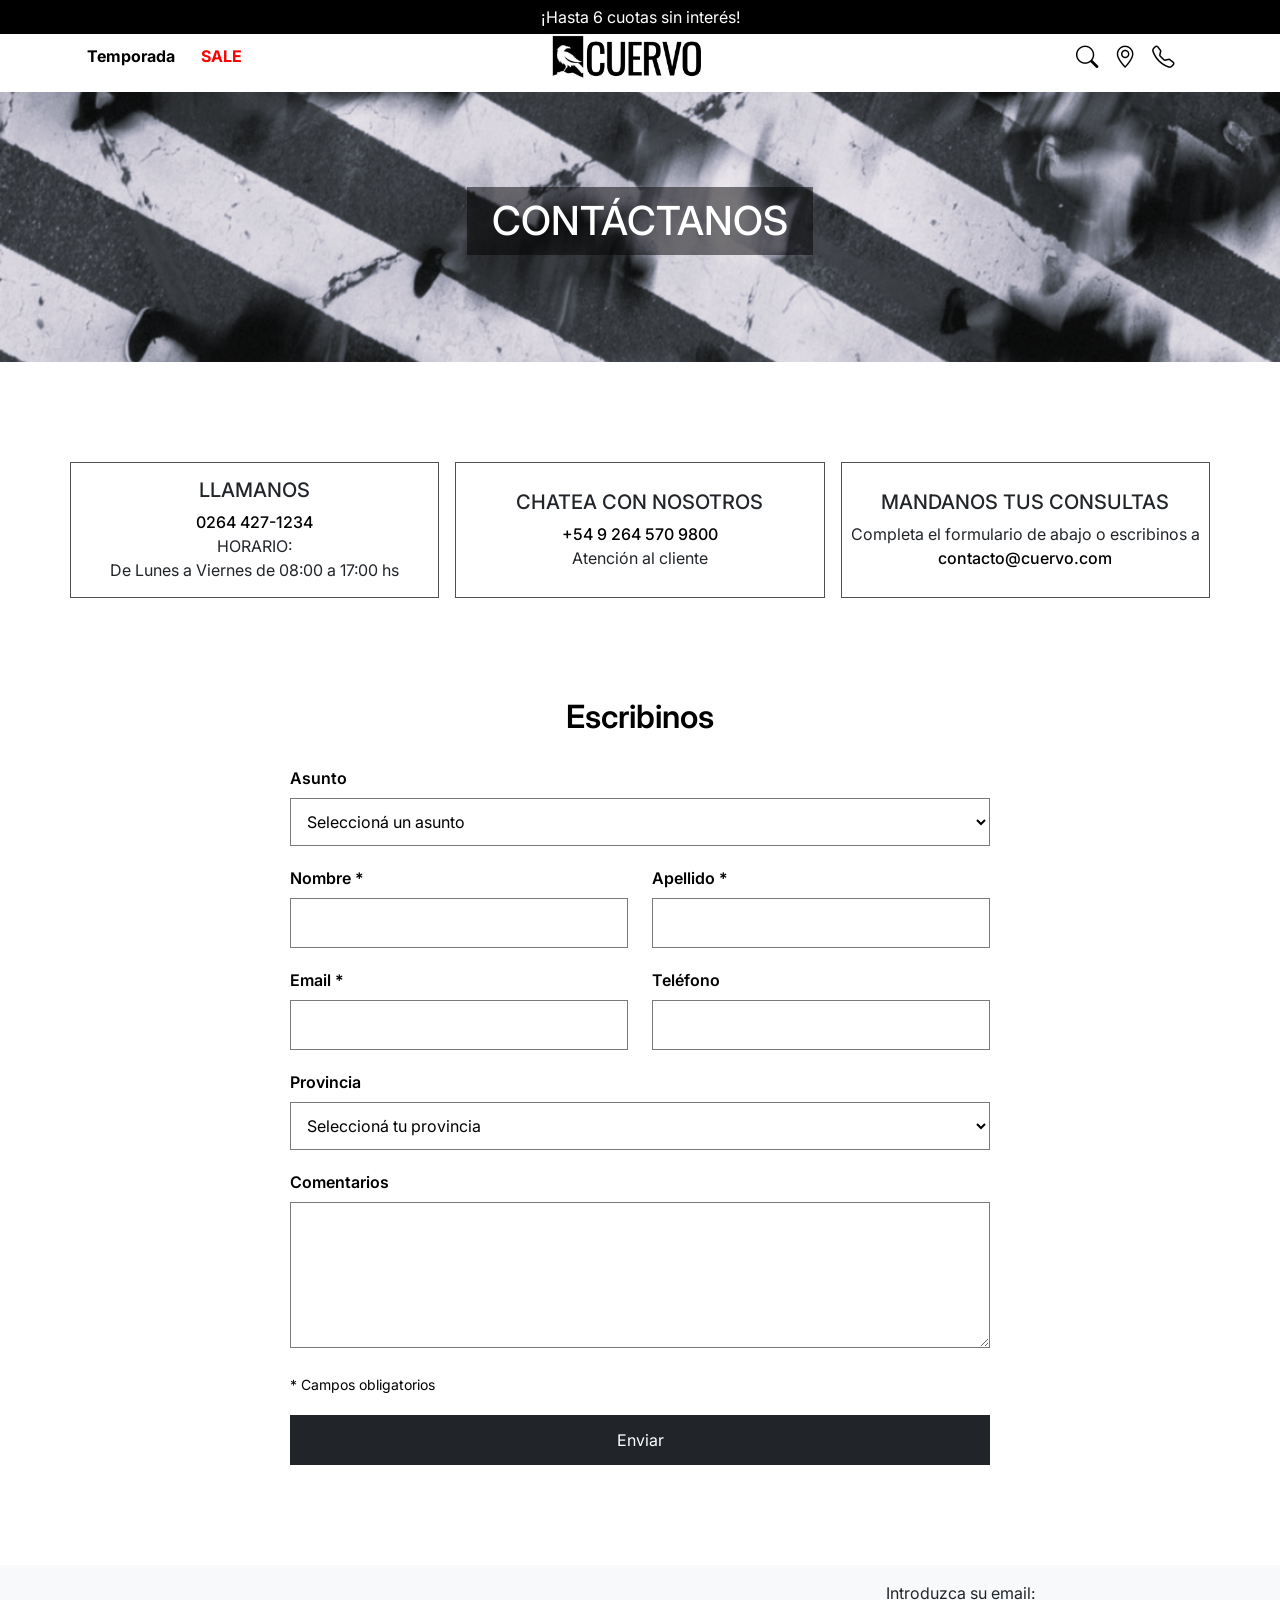
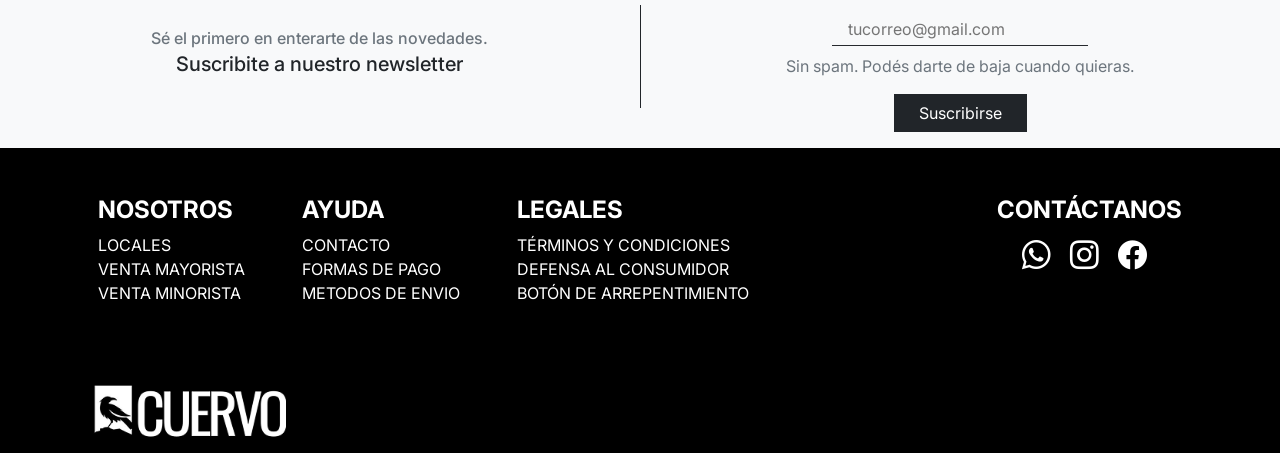
==== commit 6c0f3873: "Update contactanos.html" ====
--- a/contactanos.html
+++ b/contactanos.html
@@ -131,7 +131,9 @@
         <!--la clase h-x le da el x% del alto del elemento padre -> Si el padre no tiene un alto definido (por ejemplo, es el body sin alto fijo), el porcentaje no tiene contra qué calcularse y h-x no hace nada-->
         <!--la clase w-100 le da el 100% del ancho del elemento padre-->
         <!--una imagen no es un contenedor, no puede tener elementos dentro-->
-        <h4 class="text-white position-absolute top-50 start-50 translate-middle" style="font-size: 2.5rem;">CONTÁCTANOS</h4>
+        <h4 class="titulo-contacto text-white position-absolute top-50 start-50 translate-middle">
+    CONTÁCTANOS
+</h4>
         <!--start-50: clase que empuja el elemento al 50% a la izquierda desde el borde izquierdo de h4
         top-50: clase que empuja el elemento al 50% desde arriba desde el borde superior de h4
         COLOCAN LA ESQUINA DEL ELEMENTO EN EL CENTRO -> se mide con elemento padre
--- a/styles.css
+++ b/styles.css
@@ -1554,3 +1554,9 @@
         position: static;
     }
 }
+
+.titulo-contacto {
+    font-size: 2.5rem;
+    background-color: rgba(0, 0, 0, 0.5);
+    padding: 10px 25px;
+}
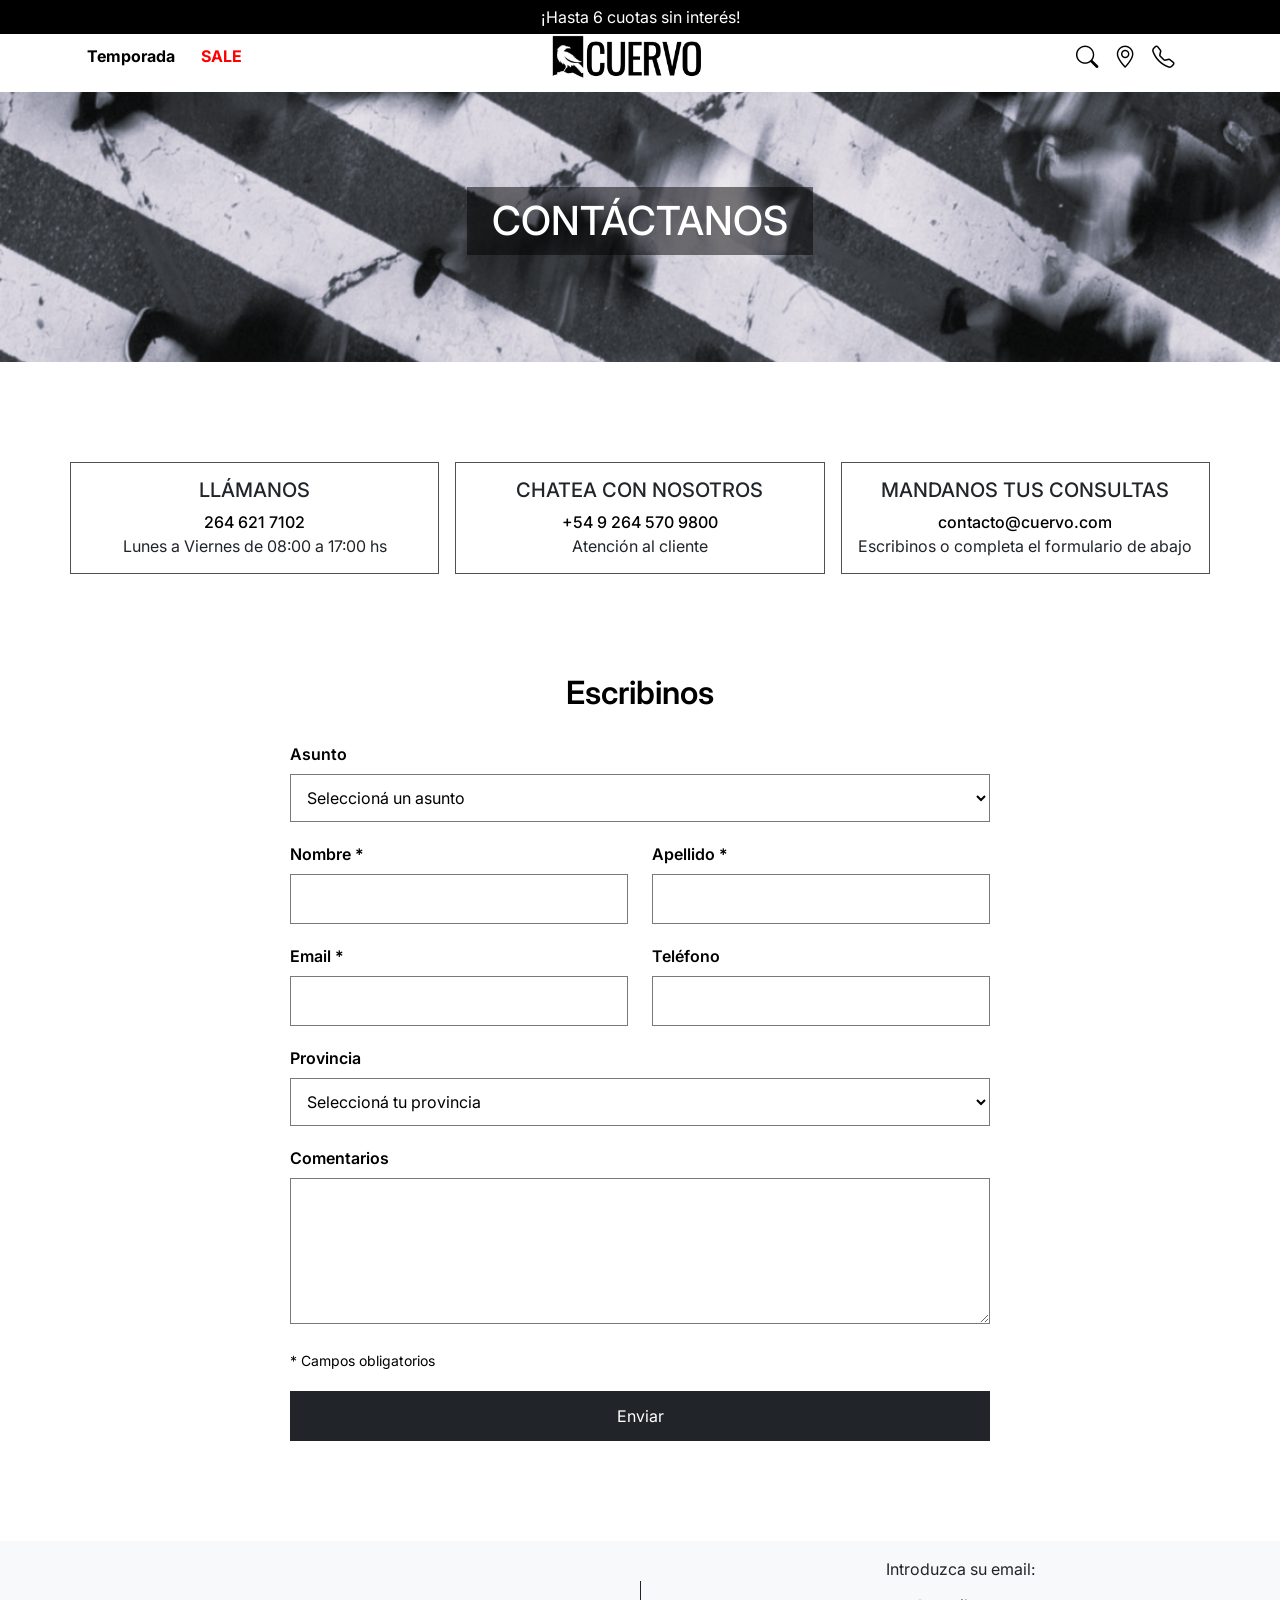
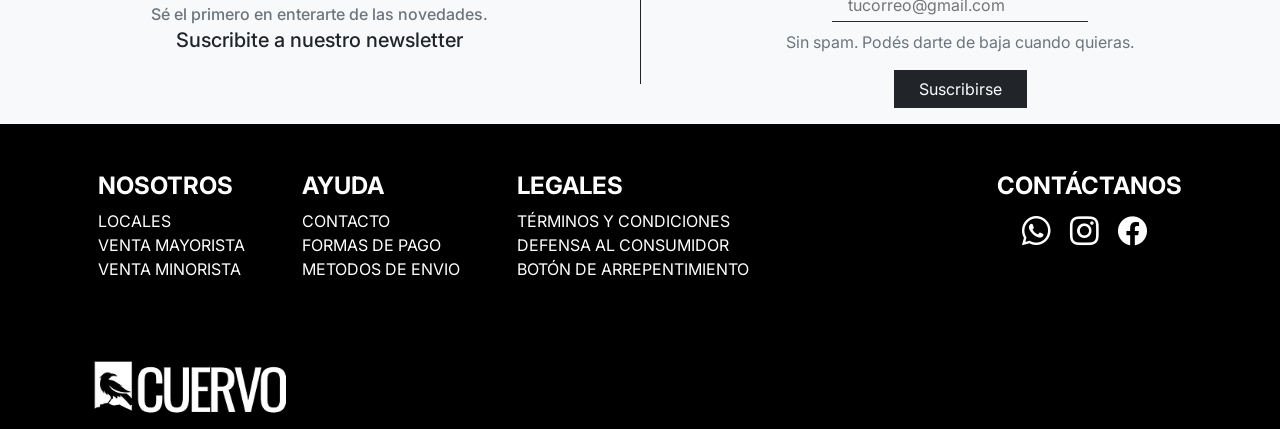
==== commit 93d7e3c6: "Update contactanos.html" ====
--- a/contactanos.html
+++ b/contactanos.html
@@ -145,23 +145,25 @@
         <div class="row gap-3 filaContacto">
             <!--se hace flex cada columna-->
             <article class="col-12 col-md tarjetasContacto">
-                <h6 class="tituloApartado">LLAMANOS</h6>
-                <p class="infoContacto">0264 427-1234</p>
-                <p>HORARIO:</p> 
-                <p>De Lunes a Viernes de 08:00 a 17:00 hs</p>
+                <h1 class="tituloApartado">LLÁMANOS</h1>
+                <p> <a href="tel:+542646217102" class="infoContacto" > 264 621 7102</a></p>
+                
+                <p> Lunes a Viernes de 08:00 a 17:00 hs</p>
             </article>
             <article class="col-12 col-md tarjetasContacto">
-                <h6 class="tituloApartado">CHATEA CON NOSOTROS</h6>
+                <h1 class="tituloApartado">CHATEA CON NOSOTROS</h1>
                 <p>
-                    <a href="https://wa.me/5492645709800?text=Hola%20Cuervo,%20quiero%20hacer%20una%20consulta"" target="_blank" rel="noopener" class="infoContacto">+54 9 264 570 9800</a>
+                    <a href="https://wa.me/5492645709800?text=Hola%20Cuervo,%20quiero%20hacer%20una%20consulta" target="_blank" rel="noopener" class="infoContacto">+54 9 264 570 9800</a>
                 </p>
                 <p>Atención al cliente</p>
             </article>
             <article class="col-12 col-md tarjetasContacto">
-                <h6 class="tituloApartado">MANDANOS TUS CONSULTAS</h6>
+                <h1 class="tituloApartado">MANDANOS TUS CONSULTAS</h1>
+
+                <p class="infoContacto"> <a class="apartadoMail" href="https://mail.google.com/mail/u/0/?view=cm&to=contacto@cuervo.com&su=Consulta%20desde%20la%20web&body=Hola%20Cuervo,%20quiero%20hacer%20una%20consulta." target="_blank" rel="noopener">contacto@cuervo.com</a>  </p>
+
                 <p>
-                    Completa el formulario de abajo o escribinos a 
-                    <a class="apartadoMail" href="https://mail.google.com/mail/u/0/?view=cm&to=contacto@cuervo.com&su=Consulta%20desde%20la%20web&body=Hola%20Cuervo,%20quiero%20hacer%20una%20consulta." target="_blank" rel="noopener">contacto@cuervo.com</a>
+                    Escribinos o completa el formulario de abajo
                 </p>
                 <!--align-items-center centra el bloque del <p> dentro del article. Pero si <p> es lo bastante ancho como para ocupar todo el espacio disponible, su texto (que es largo y se parte en varias líneas) sigue alineado a la izquierda dentro del <p> -> se usa text-center-->
             </article>
@@ -261,7 +263,7 @@
             <div class="col-12">
                 <p class="aclaracion">* Campos obligatorios</p>
                 <!-- Boton de bootstrap con estilo oscuro -->
-                <button type="submit" class="btn btn-dark enviarForm">Enviar</button>
+                <button type="submit" class="btn btn-dark enviarForm btnLocal px-4">Enviar</button>
             </div>
         </div>
     </form>
--- a/styles.css
+++ b/styles.css
@@ -1295,6 +1295,7 @@
 
 .locales-seccion {
     margin-top: 40px;
+
 }
 
 /* FIN MAPA */
@@ -1560,3 +1561,22 @@
     background-color: rgba(0, 0, 0, 0.5);
     padding: 10px 25px;
 }
+
+/*.contenedor-local {
+    border: 1px solid #051C3F !important;
+} */
+
+.bodylocales{
+    background-color: #051C3F;
+}
+
+
+
+.contenedor-local {
+    background-color: white;
+    border-radius: 10px;
+}
+
+.titulo-locales{
+    color: white;
+}
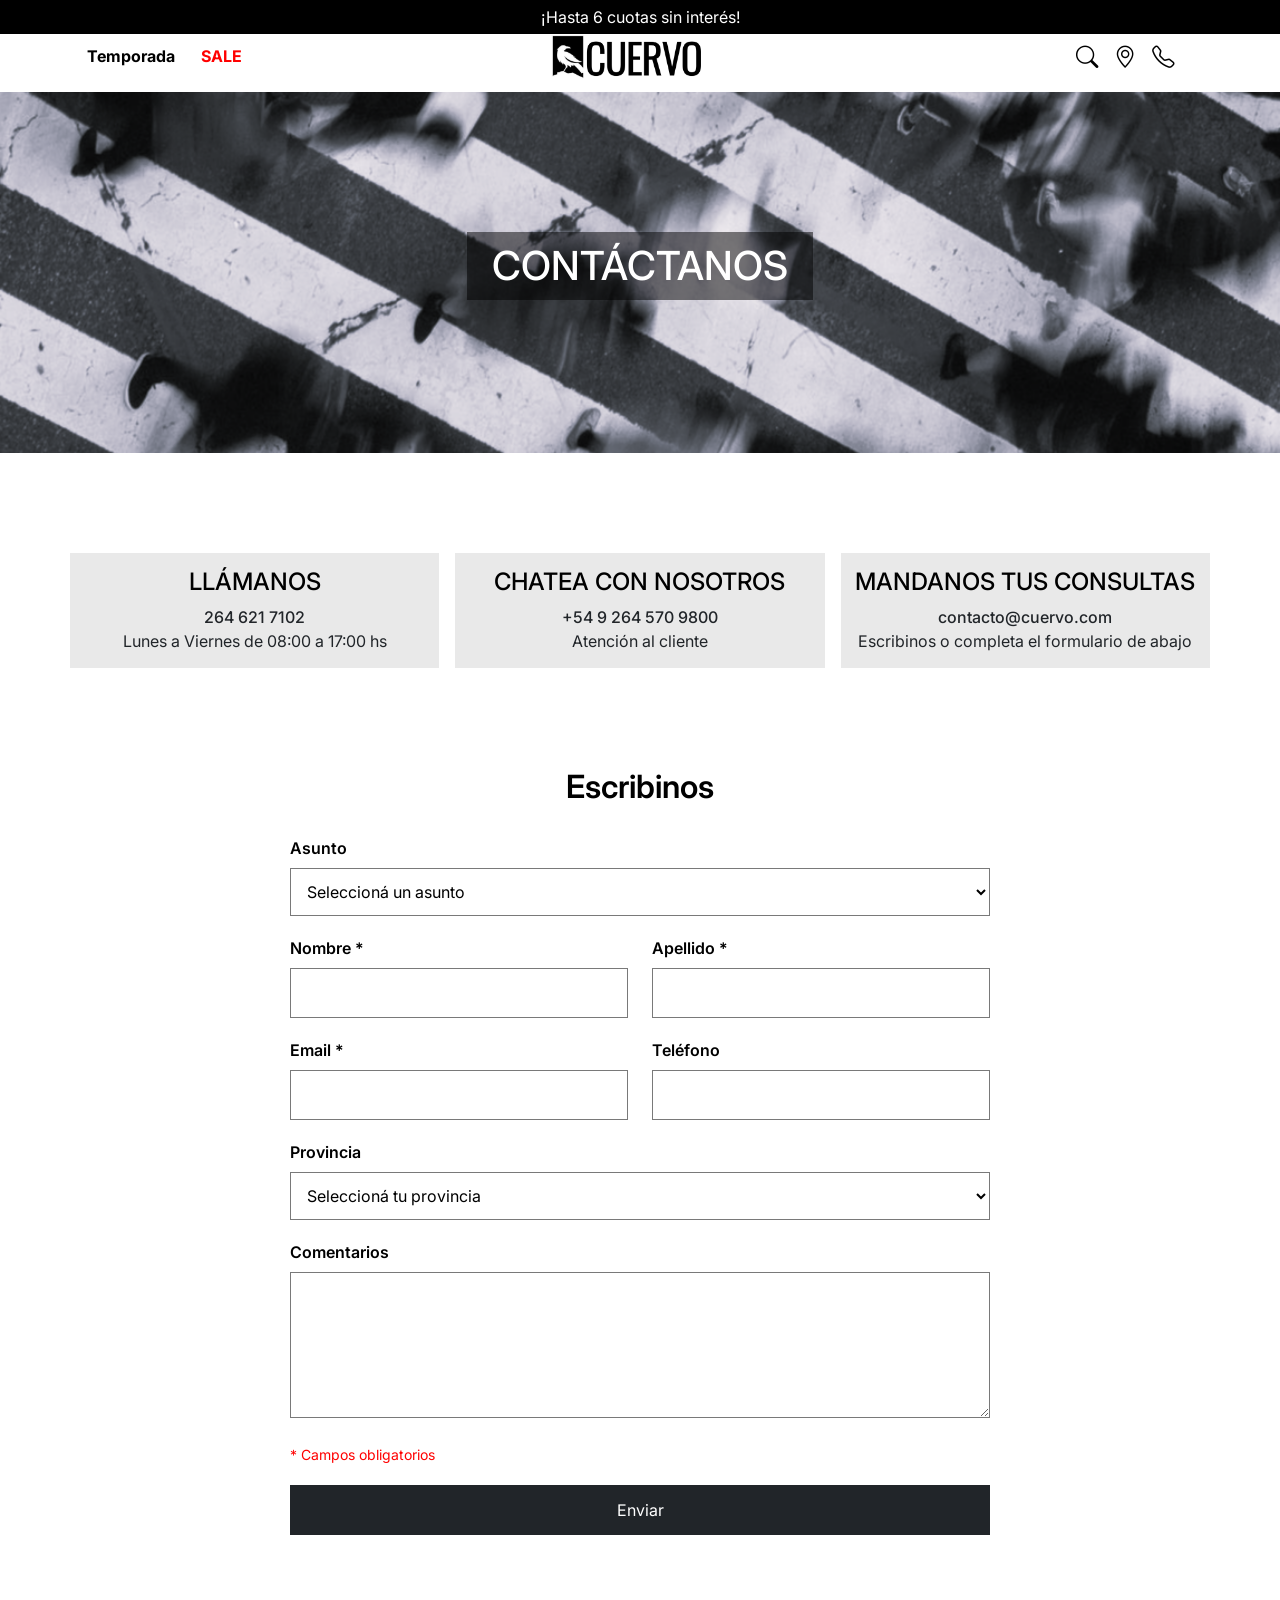
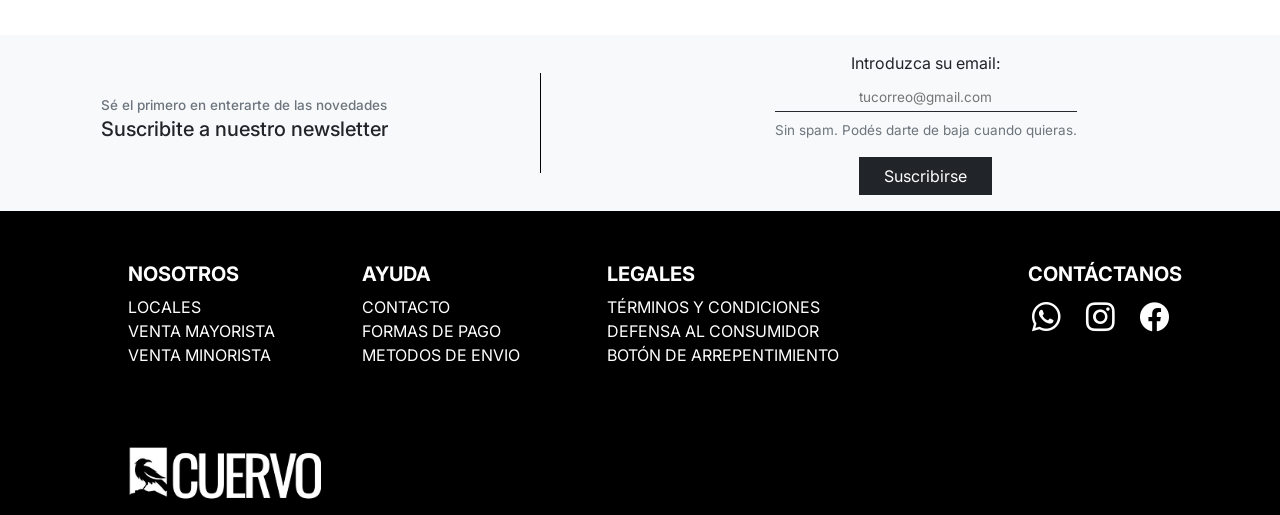
==== commit f997d8b3: "Update contactanos.html" ====
--- a/contactanos.html
+++ b/contactanos.html
@@ -276,25 +276,24 @@
 <!--footer-->
 <footer class="bg-black">
     <div class="container-fluid p-0">
-        <div class="row align-items-center justify-content-center mb-5 py-3 bg-light g-0 m-0">
-            <div class="col text-center border-end border-1 border-dark py-4">
-                <!--le da color al fondo de gris claro-->
+        <div class="row align-items-center justify-content-center mb-5 py-3 bg-light g-0 m-0 text-center">
+            <div class="col-12 col-md-6 text-start border-end border-1 border-dark py-4 newsletter-texto d-flex flex-column justify-content-center">             <!--le da color al fondo de gris claro-->
                 <!--border-end: clase que agrega borde a la derecha de la columna-->
                 <!--border-dark: le da borde negro
                 border-1: le da grosor a borde de 1-->
-                <h6 class="mb-1 text-secondary">Sé el primero en enterarte de las novedades.</h6>
+                <h6 class="mb-1 text-secondary newsletter-subt">Sé el primero en enterarte de las novedades</h6>
                 <!--text-secondary le da color gris al texto-->
-                <h5>Suscribite a nuestro newsletter</h5>
-            </div>
-            <div class="col text-center">
-                <form>
+                <h5 class="newsletter-titulo">Suscribite a nuestro newsletter</h5>
+            </div>
+            <div class="col-12 col-md-6 text-center d-flex flex-column justify-content-center formulario-newsletter">
+                <form class="text-center newsletter-form">
                     <div class="mb-2">
                         <label for="newsletter-email" class="form-label d-block">
                             Introduzca su email:
                         </label>
                         <!--form-label es clase que le da espacio abajo del label-->
-                        <input type="email" class="inputEmail px-3 py-1" id="newsletter-email" required placeholder="tucorreo@gmail.com">
-                        <p class="py-2 text-secondary">Sin spam. Podés darte de baja cuando quieras.</p>
+                        <input type="email" class="inputEmail px-3 py-1 w-100 newsletter-subt" id="newsletter-email" required placeholder="tucorreo@gmail.com">
+                        <p class="py-2 text-secondary newsletter-subt">Sin spam. Podés darte de baja cuando quieras.</p>
                         <!--texto de ayuda o de aviso asociado al campo-->
                     </div>
                     <button type="submit" class="btn btn-dark enviarForm px-4">Suscribirse</button>
@@ -397,7 +396,7 @@
         </div>
 
         <div class="row px-3">
-            <div class="col-12 p-0 text-start">
+            <div class="col-12 p-0 text-start footer-desplazar">
                 <a class="navbar-brand m-0" href="index.html">
                 <img src="IMAGENES HOME/logo-negro.png" alt="Logo de CUERVO" class="logo-negro">
             </a>
--- a/styles.css
+++ b/styles.css
@@ -602,19 +602,36 @@
     align-items: center;
     justify-content: center;
     text-align: center;
-    border: 1px solid #505050;
+    border: px solid #072E73;
+    padding: 15px 10px;
+    background-color: #E9E9E9;
+}
+
+
+/*
+.tarjetasContacto {
+    display: flex;
+    flex-direction: column;
+    align-items: center;
+    justify-content: center;
+    text-align: center;
+    border: 2px solid #051C3F;
     padding: 15px 0;
-}
+    background-color: white;
+}
+*/
 
 
 .tituloApartado {
-    font-size: 20px;
+    font-size: 24px;
+    color: black;
+    
 }
 
 .apartadoMail, .infoContacto {
     font-weight: 500;
     text-decoration: none;
-    color: #000000;
+    color: #212529;
 }
 
 .apartadoMail:hover {
@@ -1428,7 +1445,7 @@
 /*banner contactanos PC igual al banner de index*/
 .bannerContacto {
     width: 100%;
-    aspect-ratio: 3775 / 831;
+    aspect-ratio: 3775 / 1100;
     object-fit: cover;
     display: block;
 }
@@ -1438,8 +1455,8 @@
 
     /*para darle estilo al punto cuando está seleccionado*/
     .precios .form-check-input:checked {
-        background-color:  #CF4A29;
-        border-color:  #CF4A29;
+        background-color:  #C81919;
+        border-color:  #C81919;
     }
 
     .form-check-input:focus {
@@ -1453,6 +1470,7 @@
         background-color: transparent;
         color: black;
         font-weight: 400;
+
     }
     .accordion-button:focus {
         box-shadow: none; /*le saco la sombra*/
@@ -1469,8 +1487,8 @@
 
     /*para darle estilo al punto cuando está seleccionado*/
     .precios .form-check-input:checked {
-        background-color: #CF4A29;
-        border-color: #CF4A29;
+        background-color: #C81919;
+        border-color: #C81919;
     }
 
     .form-check-input:focus {
@@ -1501,7 +1519,7 @@
 /* COLOR DE BOTONES SELECCIONADOS */
 .talles .btn-check:checked + .btn-outline-dark,
 .categorias .btn-check:checked + .btn-outline-dark {
-    background-color: #CF4A29;
+    background-color: #C81919;
     border-color: white;
     color: white;
 }
@@ -1580,3 +1598,218 @@
 .titulo-locales{
     color: white;
 }
+
+.aclaracion{
+    color: red;
+}
+
+.form-check-input {
+    border: 1px solid #000;
+}
+
+
+/* PANEL LATERAL DE PRODUCTOS */
+.panel-producto {
+    width: 50vw !important;
+}
+
+@media (max-width: 767px) {
+    .panel-producto {
+        width: 100% !important;
+    }
+
+    .columna-imagen {
+        padding-left: 20px;
+        padding-right: 20px;
+        margin-bottom: 25px;
+    }
+}
+
+/* FILTROS FIJOS DURANTE EL SCROLL */
+@media (min-width: 768px) {
+    .filtro-lateral {
+        position: sticky;
+        top: 20px;
+        align-self: flex-start;
+    }
+}
+
+/* EVITAR DESPLAZAMIENTO AL ABRIR MODAL */
+html {
+    overflow-y: scroll;
+}
+
+body {
+    overflow-y: auto !important;
+}
+
+/* NEWLESTER MEDIDAS ACORDES AL FOOTER */
+/*
+footer .inputEmail {
+    max-width: 400px;
+}
+
+.bg-light form {
+    display: flex;
+    flex-direction: column;
+    align-items: center;
+}
+
+.bg-light form {
+    display: flex;
+    flex-direction: column;
+    align-items: center;
+}
+
+.bg-light input {
+    text-align: center;
+}
+
+footer .row.bg-light > .col:first-child {
+    flex: 0 0 36%;
+    max-width: 36%;
+}
+
+footer .row.bg-light > .col:last-child {
+    flex: 0 0 64%;
+    max-width: 64%;
+}
+
+*/
+
+/* NEWSLETTER */
+footer .inputEmail {
+    max-width: 400px;
+}
+
+.bg-light form {
+    display: flex;
+    flex-direction: column;
+    align-items: center;
+}
+
+.bg-light input {
+    text-align: center;
+}
+
+/* FOOTER */
+.footer-titulo {
+    font-size: 20px;
+}
+
+.enlace-footer {
+    font-size: 16px;
+}
+
+.footer-col:has(.contacto) {
+    display: flex;
+    flex-direction: column;
+    align-items: center;
+}
+
+.redes-sociales {
+    display: flex;
+    justify-content: center;
+    gap: 15px;
+}
+
+/* AJUSTES PARA PC */
+@media (min-width: 768px) {
+
+    .footer-col:not(:last-child) {
+        margin-left: 30px;
+    }
+
+    .logo-negro {
+        transform: translateX(35px);
+    }
+
+    .formulario-newsletter {
+        padding-left: 30px;
+    }
+
+    .newsletter-titulo {
+        margin-left: 0px;
+    }
+
+    .newsletter-subt {
+        font-size: 13.5px;
+    }
+
+    .newsletter-texto {
+        padding-left: 7.9% !important;
+        border-right: 1px solid black !important;
+    }
+
+    /* División del newsletter alineada con LEGALES */
+    footer .newsletter-texto {
+        flex: 0 0 42.3%;
+        max-width: 42.3%;
+    }
+
+    footer .formulario-newsletter {
+        flex: 0 0 57.7%;
+        max-width: 57.7%;
+    }
+}
+
+/* AJUSTES PARA CELULAR */
+@media (max-width: 767px) {
+
+    .footer-titulo {
+        font-size: 15px;
+    }
+
+    .enlace-footer {
+        font-size: 12px;
+    }
+
+    .footer-col:has(.contacto) {
+        align-items: stretch;
+    }
+
+    .footer-col:has(.contacto) .footer-titulo {
+        width: 100%;
+        display: flex;
+        justify-content: space-between;
+    }
+
+    .redes-sociales {
+        justify-content: flex-start;
+    }
+
+    .newsletter-texto {
+        padding: 25px 25px 10px !important;
+        border-right: none !important;
+    }
+
+    .newsletter-texto h6,
+    .newsletter-texto h5 {
+        text-align: center;
+    }
+
+    .formulario-newsletter {
+        padding: 10px 25px 25px;
+    }
+}
+
+@media (min-width: 768px) and (max-width: 1100px) {
+    .footer-col:has(.contacto) {
+        align-items: stretch;
+    }
+
+    .footer-col:has(.contacto) .footer-titulo {
+        width: 100%;
+        display: flex;
+        justify-content: space-between;
+    }
+
+    .redes-sociales {
+        justify-content: flex-start;
+    }
+}
+@media (max-width: 1100px) {
+    .newsletter-texto {
+        border-right: none !important;
+    }
+}
